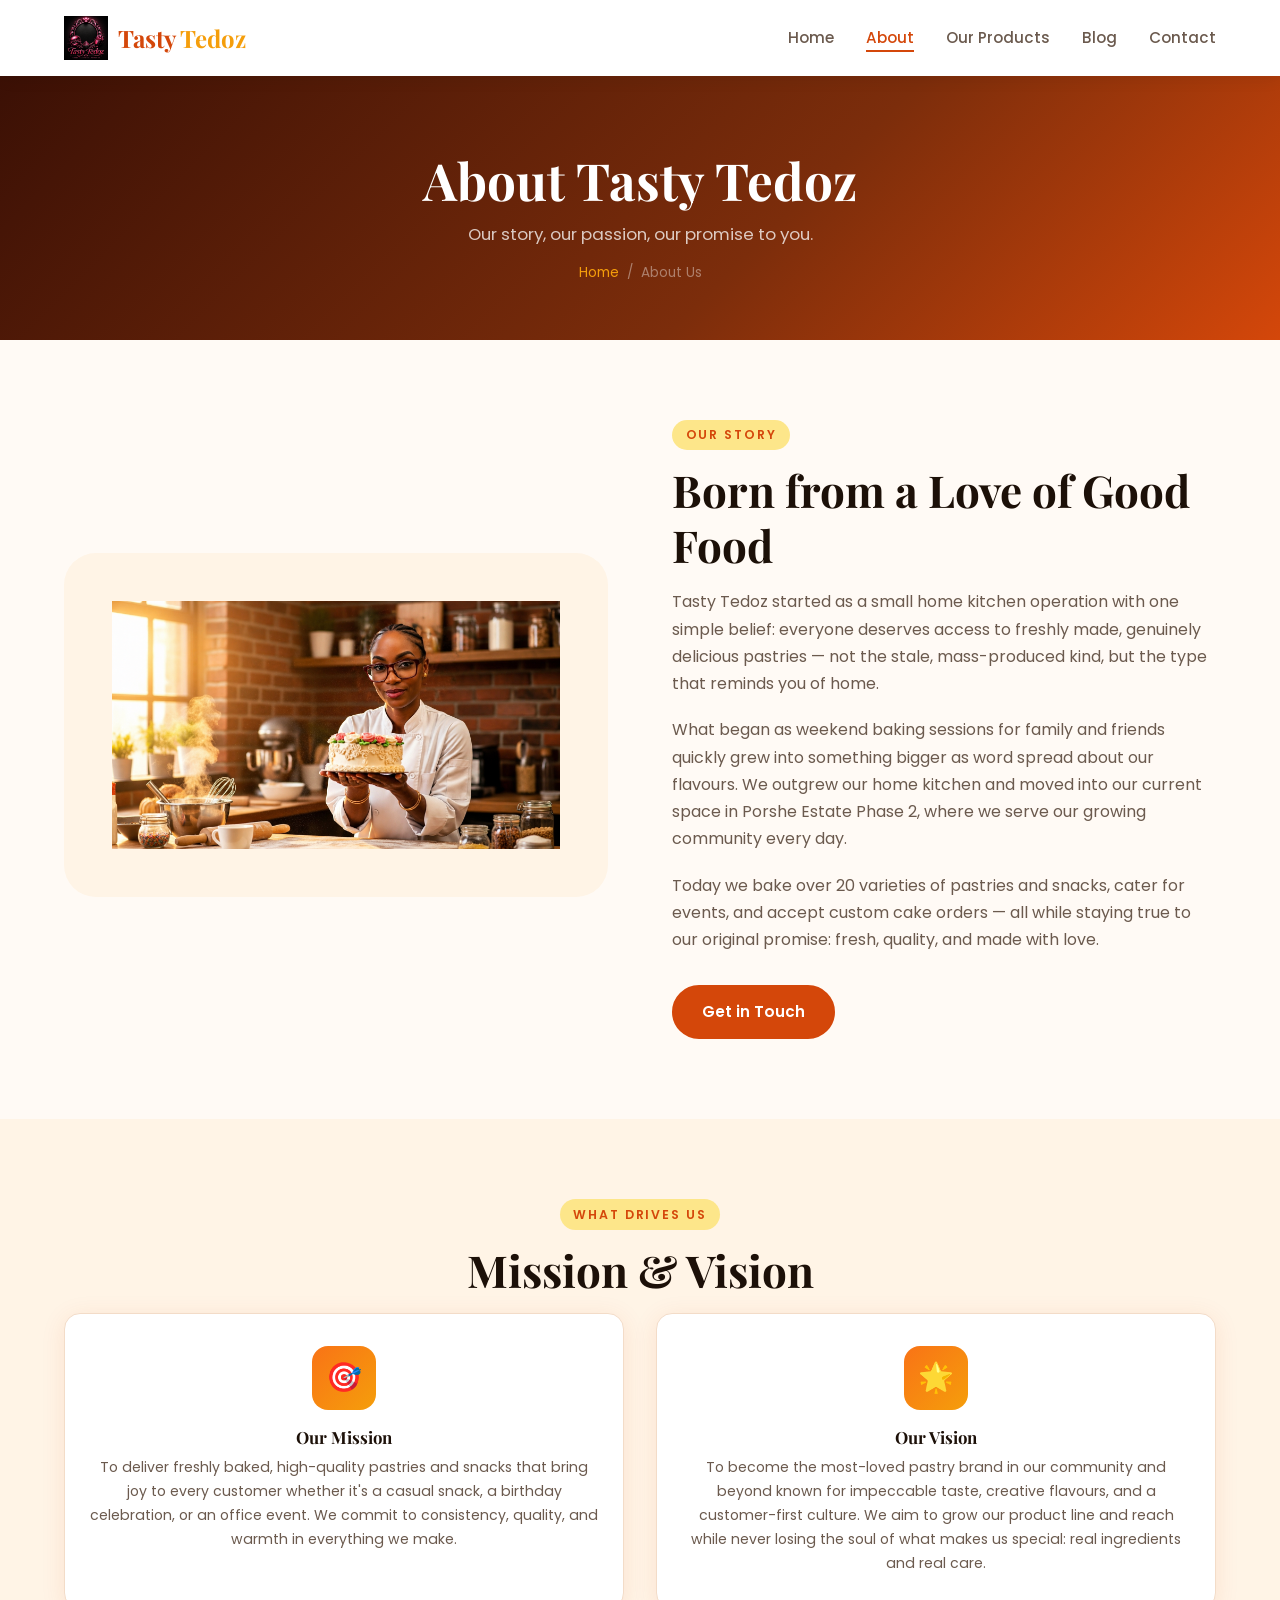
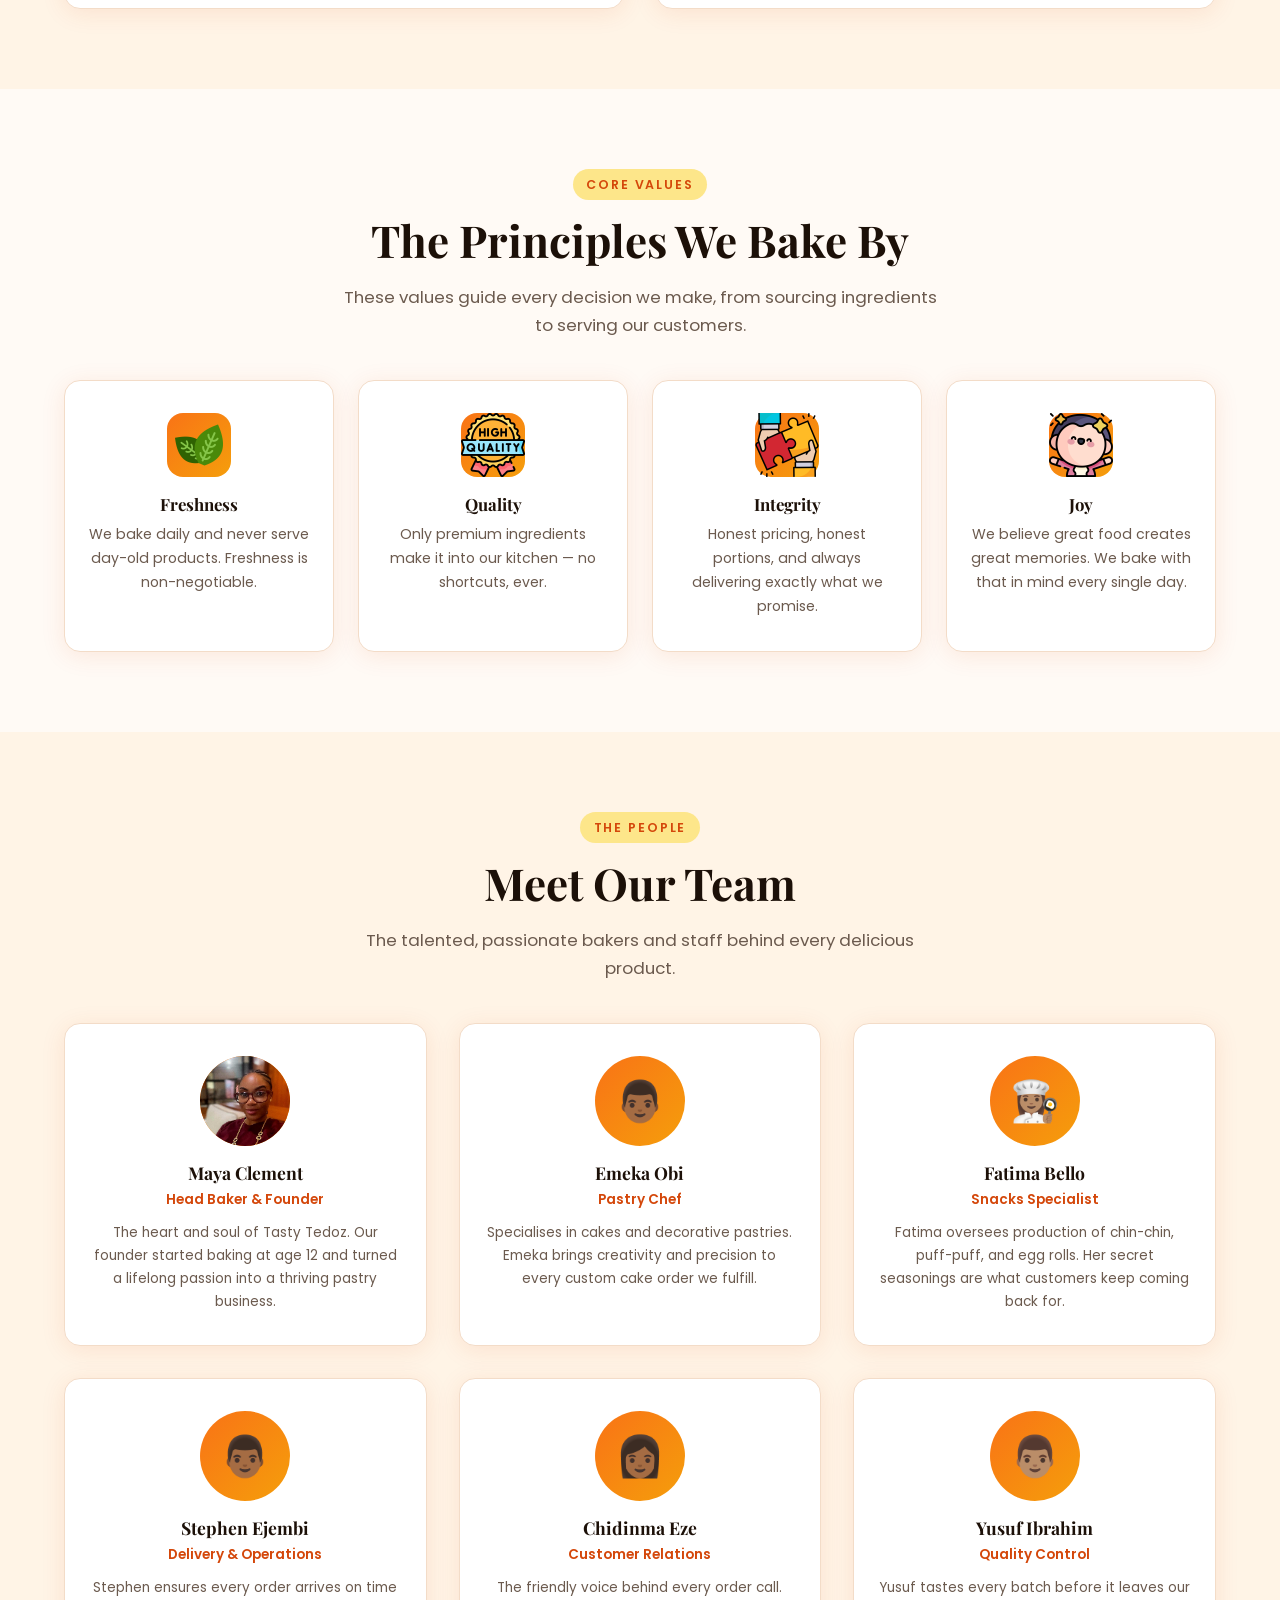
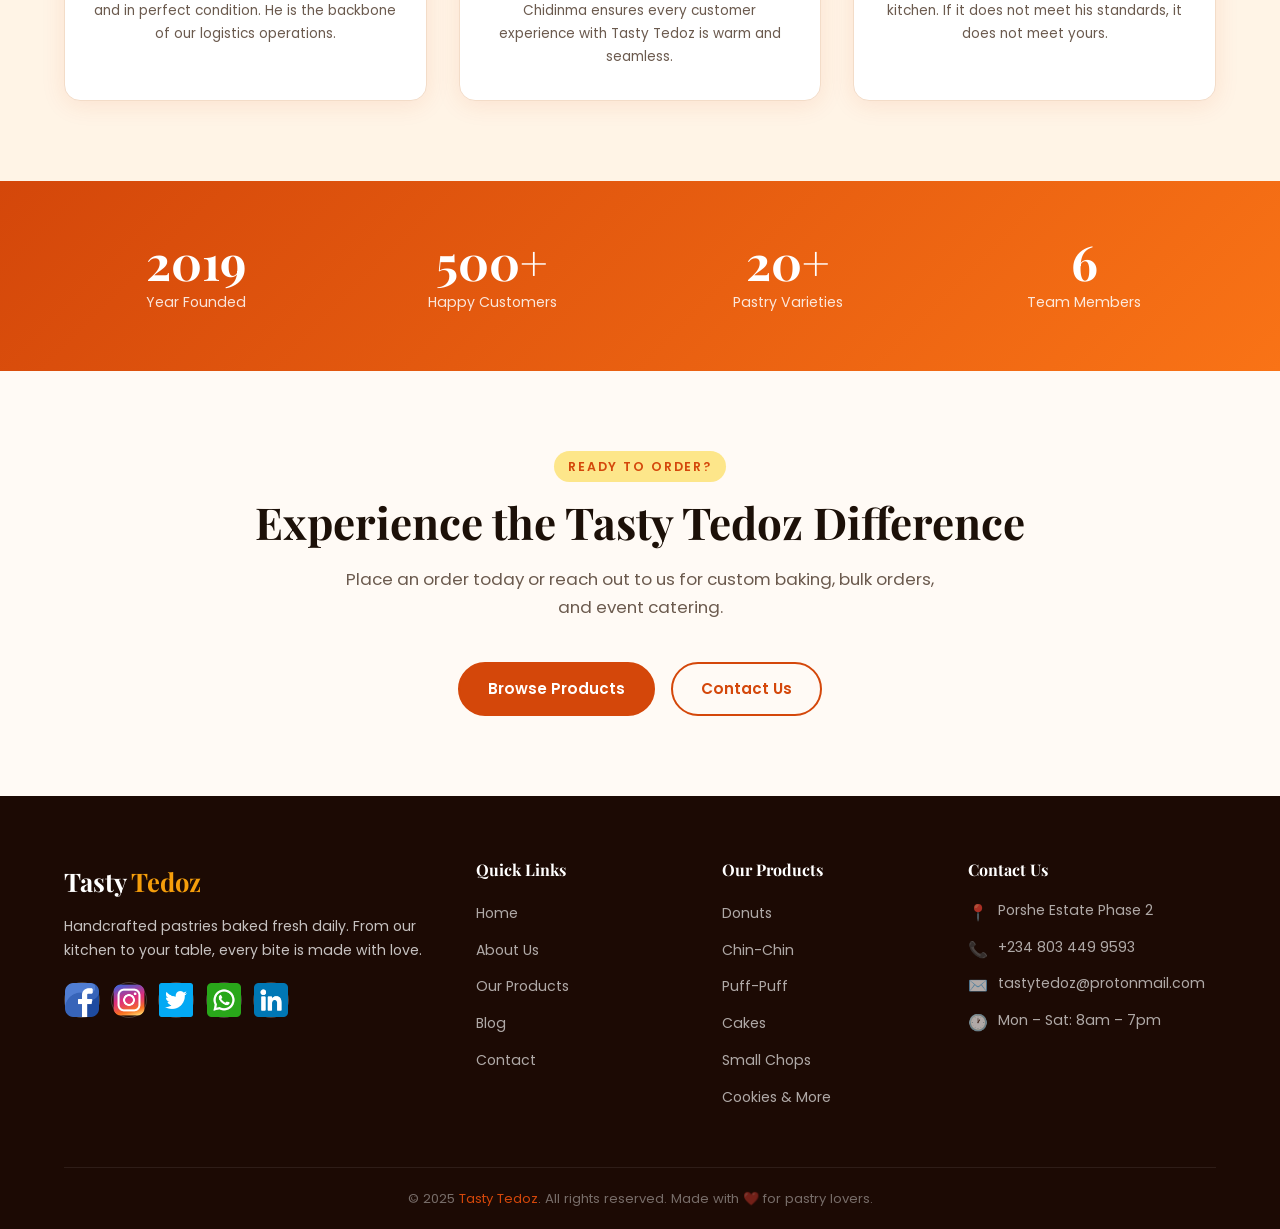
==== About.html @ 8cca5e07 "Added icons for about page" ====
<!doctype html>
<html lang="en">
  <head>
    <meta charset="UTF-8" />
    <meta name="viewport" content="width=device-width, initial-scale=1.0" />
    <meta
      name="description"
      content="Learn about Tasty Tedoz — our story, our passion for fresh pastries, and the team behind every delicious bite."
    />
    <title>About Us | Tasty Tedoz</title>
    <link rel="stylesheet" href="./assets/css/style.css" />
    <link rel="preconnect" href="https://fonts.googleapis.com" />
    <link rel="preconnect" href="https://fonts.gstatic.com" crossorigin />
    <link
      href="https://fonts.googleapis.com/css2?family=Playfair+Display:wght@400;700;900&family=Poppins:wght@300;400;500;600;700&display=swap"
      rel="stylesheet"
    />
    <script src="./assets/js/script.js" defer></script>
  </head>
  <body>
    <!-- ============================================================
       HEADER / NAVIGATION
       ============================================================ -->
    <header class="site-header">
      <div class="container">
        <nav class="navbar">
          <!-- Logo -->
          <a href="index.html" class="nav-logo">
            <div class="logo-icon">
              <img src="./assets/img/Good-Fit.png" alt="Tasty Tedoz Logo" />
            </div>
            <div class="logo-text">Tasty <span>Tedoz</span></div>
          </a>

          <!-- Desktop Navigation Links -->
          <ul class="nav-links" id="navLinks">
            <li><a href="index.html">Home</a></li>
            <li><a href="About.html" class="active">About</a></li>
            <li><a href="Services.html">Our Products</a></li>
            <li><a href="Blog.html">Blog</a></li>
            <li><a href="Contact.html">Contact</a></li>
          </ul>

          <!-- Hamburger Toggle (mobile) -->
          <button
            class="hamburger"
            id="hamburger"
            aria-label="Toggle navigation"
          >
            <span></span>
            <span></span>
            <span></span>
          </button>
        </nav>
      </div>
    </header>

    <!-- ============================================================
       PAGE BANNER / HERO
       ============================================================ -->
    <section class="page-banner">
      <div class="container">
        <h1>About Tasty Tedoz</h1>
        <p>Our story, our passion, our promise to you.</p>
        <div class="breadcrumb">
          <a href="index.html">Home</a>
          <span>/</span>
          <span>About Us</span>
        </div>
      </div>
    </section>

    <!-- ============================================================
       OUR STORY SECTION
       ============================================================ -->
    <section class="section">
      <div class="container">
        <div class="grid-2" style="align-items: center; gap: 4rem">
          <!-- Story Illustration -->
          <div style="text-align: center">
            <div
              style="
                font-size: 8rem;
                background: var(--bg-alt);
                border-radius: 2rem;
                padding: 3rem;
                display: inline-block;
                line-height: 1;
              "
            >
              <img
                src="./assets/img/Chef-tedoz.png"
                alt="Tasty Tedoz Chef Illustration"
              />
            </div>
          </div>

          <!-- Story Text -->
          <div>
            <span class="section-label">Our Story</span>
            <h2 class="section-title">Born from a Love of Good Food</h2>
            <p style="color: var(--text-muted); margin-bottom: 1.2rem">
              Tasty Tedoz started as a small home kitchen operation with one
              simple belief: everyone deserves access to freshly made, genuinely
              delicious pastries — not the stale, mass-produced kind, but the
              type that reminds you of home.
            </p>
            <p style="color: var(--text-muted); margin-bottom: 1.2rem">
              What began as weekend baking sessions for family and friends
              quickly grew into something bigger as word spread about our
              flavours. We outgrew our home kitchen and moved into our current
              space in Porshe Estate Phase 2, where we serve our growing
              community every day.
            </p>
            <p style="color: var(--text-muted); margin-bottom: 2rem">
              Today we bake over 20 varieties of pastries and snacks, cater for
              events, and accept custom cake orders — all while staying true to
              our original promise: fresh, quality, and made with love.
            </p>
            <a href="Contact.html" class="btn btn-primary">Get in Touch</a>
          </div>
        </div>
      </div>
    </section>

    <!-- ============================================================
       MISSION & VISION SECTION
       ============================================================ -->
    <section class="section section--alt">
      <div class="container">
        <!-- Section Header -->
        <div class="text-center">
          <span class="section-label">What Drives Us</span>
          <h2 class="section-title">Mission &amp; Vision</h2>
        </div>

        <!-- Mission / Vision Cards -->
        <div class="grid-2">
          <div class="feature-box" style="background: var(--white)">
            <div class="feature-icon">🎯</div>
            <h3>Our Mission</h3>
            <p>
              To deliver freshly baked, high-quality pastries and snacks that
              bring joy to every customer whether it's a casual snack, a
              birthday celebration, or an office event. We commit to
              consistency, quality, and warmth in everything we make.
            </p>
          </div>

          <div class="feature-box" style="background: var(--white)">
            <div class="feature-icon">🌟</div>
            <h3>Our Vision</h3>
            <p>
              To become the most-loved pastry brand in our community and beyond
              known for impeccable taste, creative flavours, and a
              customer-first culture. We aim to grow our product line and reach
              while never losing the soul of what makes us special: real
              ingredients and real care.
            </p>
          </div>
        </div>
      </div>
    </section>

    <!-- ============================================================
       CORE VALUES SECTION
       ============================================================ -->
    <section class="section">
      <div class="container">
        <!-- Section Header -->
        <div class="text-center">
          <span class="section-label">Core Values</span>
          <h2 class="section-title">The Principles We Bake By</h2>
          <p class="section-subtitle">
            These values guide every decision we make, from sourcing ingredients
            to serving our customers.
          </p>
        </div>

        <!-- Values Grid -->
        <div class="grid-4">
          <div class="feature-box">
            <div class="feature-icon">
              <img
                src="./assets/img/icons/leaf.png"
                alt="Fresh Ingredients Icon"
              />
            </div>
            <h3>Freshness</h3>
            <p>
              We bake daily and never serve day-old products. Freshness is
              non-negotiable.
            </p>
          </div>

          <div class="feature-box">
            <div class="feature-icon">
              <img
                src="./assets/img/icons/high-quality.png"
                alt="Quality Icon"
              />
            </div>
            <h3>Quality</h3>
            <p>
              Only premium ingredients make it into our kitchen — no shortcuts,
              ever.
            </p>
          </div>

          <div class="feature-box">
            <div class="feature-icon">
              <img
                src="./assets/img/icons/collaboration.png"
                alt="Integrity Icon"
              />
            </div>
            <h3>Integrity</h3>
            <p>
              Honest pricing, honest portions, and always delivering exactly
              what we promise.
            </p>
          </div>

          <div class="feature-box">
            <div class="feature-icon">
              <img src="./assets/img/icons/joy.png" alt="Joy Icon" />
            </div>
            <h3>Joy</h3>
            <p>
              We believe great food creates great memories. We bake with that in
              mind every single day.
            </p>
          </div>
        </div>
      </div>
    </section>

    <!-- ============================================================
       MEET THE TEAM SECTION
       ============================================================ -->
    <section class="section section--alt">
      <div class="container">
        <!-- Section Header -->
        <div class="text-center">
          <span class="section-label">The People</span>
          <h2 class="section-title">Meet Our Team</h2>
          <p class="section-subtitle">
            The talented, passionate bakers and staff behind every delicious
            product.
          </p>
        </div>

        <!-- Team Grid -->
        <div class="grid-3">
          <div class="team-card">
            <div class="team-avatar">
              <img
                src="./assets/img/maya.jpeg"
                alt="Tedoz founder and head baker"
              />
            </div>
            <h3 class="team-name">Maya Clement</h3>
            <p class="team-role">Head Baker &amp; Founder</p>
            <p class="team-bio">
              The heart and soul of Tasty Tedoz. Our founder started baking at
              age 12 and turned a lifelong passion into a thriving pastry
              business.
            </p>
          </div>

          <div class="team-card">
            <div class="team-avatar">👨🏾</div>
            <h3 class="team-name">Emeka Obi</h3>
            <p class="team-role">Pastry Chef</p>
            <p class="team-bio">
              Specialises in cakes and decorative pastries. Emeka brings
              creativity and precision to every custom cake order we fulfill.
            </p>
          </div>

          <div class="team-card">
            <div class="team-avatar">👩🏽‍🍳</div>
            <h3 class="team-name">Fatima Bello</h3>
            <p class="team-role">Snacks Specialist</p>
            <p class="team-bio">
              Fatima oversees production of chin-chin, puff-puff, and egg rolls.
              Her secret seasonings are what customers keep coming back for.
            </p>
          </div>

          <div class="team-card">
            <div class="team-avatar">👨🏾</div>
            <h3 class="team-name">Stephen Ejembi</h3>
            <p class="team-role">Delivery &amp; Operations</p>
            <p class="team-bio">
              Stephen ensures every order arrives on time and in perfect
              condition. He is the backbone of our logistics operations.
            </p>
          </div>

          <div class="team-card">
            <div class="team-avatar">👩🏾</div>
            <h3 class="team-name">Chidinma Eze</h3>
            <p class="team-role">Customer Relations</p>
            <p class="team-bio">
              The friendly voice behind every order call. Chidinma ensures every
              customer experience with Tasty Tedoz is warm and seamless.
            </p>
          </div>

          <div class="team-card">
            <div class="team-avatar">👨🏽</div>
            <h3 class="team-name">Yusuf Ibrahim</h3>
            <p class="team-role">Quality Control</p>
            <p class="team-bio">
              Yusuf tastes every batch before it leaves our kitchen. If it does
              not meet his standards, it does not meet yours.
            </p>
          </div>
        </div>
      </div>
    </section>

    <!-- ============================================================
       STATS / MILESTONES BAND
       ============================================================ -->
    <div class="stats-band">
      <div class="container">
        <div class="stats-grid">
          <div class="stat-item">
            <div class="stat-number">2019</div>
            <div class="stat-label">Year Founded</div>
          </div>

          <div class="stat-item">
            <div class="stat-number">500+</div>
            <div class="stat-label">Happy Customers</div>
          </div>

          <div class="stat-item">
            <div class="stat-number">20+</div>
            <div class="stat-label">Pastry Varieties</div>
          </div>

          <div class="stat-item">
            <div class="stat-number">6</div>
            <div class="stat-label">Team Members</div>
          </div>
        </div>
      </div>
    </div>

    <!-- ============================================================
       CALL TO ACTION SECTION
       ============================================================ -->
    <section class="section">
      <div class="container text-center">
        <span class="section-label">Ready to Order?</span>
        <h2 class="section-title">Experience the Tasty Tedoz Difference</h2>
        <p class="section-subtitle">
          Place an order today or reach out to us for custom baking, bulk
          orders, and event catering.
        </p>
        <div
          style="
            display: flex;
            gap: 1rem;
            justify-content: center;
            flex-wrap: wrap;
          "
        >
          <a href="Services.html" class="btn btn-primary">Browse Products</a>
          <a href="Contact.html" class="btn btn-outline">Contact Us</a>
        </div>
      </div>
    </section>

    <!-- ============================================================
       FOOTER
       ============================================================ -->
    <footer class="site-footer">
      <div class="container">
        <div class="footer-grid">
          <div class="footer-brand">
            <div class="logo-text">Tasty <span>Tedoz</span></div>
            <p>
              Handcrafted pastries baked fresh daily. From our kitchen to your
              table, every bite is made with love.
            </p>
            <div class="footer-socials">
              <a href="#" aria-label="Facebook">
                <img
                  src="./assets/img/icons/facebook.png"
                  alt="Facebook Icon"
                />
              </a>
              <a href="#" aria-label="Instagram">
                <img
                  src="./assets/img/icons/instagram.png"
                  alt="Instagram Icon"
                />
              </a>
              <a href="#" aria-label="Twitter">
                <img src="./assets/img/icons/twitter.png" alt="Twitter Icon" />
              </a>
              <a href="#" aria-label="WhatsApp">
                <img
                  src="./assets/img/icons/whatsapp.png"
                  alt="WhatsApp Icon"
                />
              </a>
              <a href="#" aria-label="LinkedIn">
                <img
                  src="./assets/img/icons/linkedin.png"
                  alt="LinkedIn Icon"
                />
              </a>
            </div>
          </div>

          <div class="footer-col">
            <h4>Quick Links</h4>
            <ul>
              <li><a href="index.html">Home</a></li>
              <li><a href="About.html">About Us</a></li>
              <li><a href="Services.html">Our Products</a></li>
              <li><a href="Blog.html">Blog</a></li>
              <li><a href="Contact.html">Contact</a></li>
            </ul>
          </div>

          <div class="footer-col">
            <h4>Our Products</h4>
            <ul>
              <li><a href="Services.html">Donuts</a></li>
              <li><a href="Services.html">Chin-Chin</a></li>
              <li><a href="Services.html">Puff-Puff</a></li>
              <li><a href="Services.html">Cakes</a></li>
              <li><a href="Services.html">Small Chops</a></li>
              <li><a href="Services.html">Cookies &amp; More</a></li>
            </ul>
          </div>

          <div class="footer-col">
            <h4>Contact Us</h4>
            <ul class="footer-contact">
              <li><span>📍</span> Porshe Estate Phase 2</li>
              <li>
                <span>📞</span>
                <a href="tel:+2348034499593">+234 803 449 9593</a>
              </li>
              <li>
                <span>✉️</span>
                <a href="mailto:tastytedoz@protonmail.com"
                  >tastytedoz@protonmail.com</a
                >
              </li>
              <li><span>🕐</span> Mon – Sat: 8am – 7pm</li>
            </ul>
          </div>
        </div>
        <div class="footer-bottom">
          <p>
            &copy; 2025 <span>Tasty Tedoz</span>. All rights reserved. Made with
            ❤️ for pastry lovers.
          </p>
        </div>
      </div>
    </footer>

    <!-- ============================================================
       BACK-TO-TOP BUTTON
       ============================================================ -->
    <button id="backToTop" aria-label="Back to top">↑</button>

    <!-- ============================================================
       JAVASCRIPT
       ============================================================ -->
    <script>
      const hamburger = document.getElementById("hamburger");
      const navLinks = document.getElementById("navLinks");

      hamburger.addEventListener("click", () => {
        hamburger.classList.toggle("open");
        navLinks.classList.toggle("open");
      });

      navLinks.querySelectorAll("a").forEach((link) => {
        link.addEventListener("click", () => {
          hamburger.classList.remove("open");
          navLinks.classList.remove("open");
        });
      });

      const backToTop = document.getElementById("backToTop");
      window.addEventListener("scroll", () => {
        backToTop.classList.toggle("visible", window.scrollY > 400);
      });

      backToTop.addEventListener("click", () => {
        window.scrollTo({ top: 0, behavior: "smooth" });
      });
    </script>
  </body>
</html>
---- assets/css/style.css ----
/* ============================================================
   TASTY TEDOZ - Global Stylesheet
   Applies to: index.html, About.html, Services.html,
               Contact.html, Blog.html
   ============================================================ */

/* ============================================================
   SECTION 1: CSS RESET & CUSTOM PROPERTIES
   ============================================================ */
*,
*::before,
*::after {
  margin: 0;
  padding: 0;
  box-sizing: border-box;
}

:root {
  --primary: #d4470a; /* warm donut-orange */
  --primary-dark: #a8340a;
  --primary-light: #f97316;
  --accent: #f59e0b; /* golden pastry */
  --accent-light: #fde68a;
  --bg: #fffaf5;
  --bg-alt: #fff4e6;
  --text: #1c1008;
  --text-muted: #6b5a4e;
  --white: #ffffff;
  --card-shadow: 0 4px 24px rgba(212, 71, 10, 0.1);
  --border: #f3dcc8;

  --font-heading: "Playfair Display", serif;
  --font-body: "Poppins", sans-serif;

  --max-width: 1200px;
  --section-gap: 5rem;
  --radius: 1rem;
  --radius-sm: 0.5rem;
  --transition: 0.3s ease;
}

html {
  scroll-behavior: smooth;
}

body {
  font-family: var(--font-body);
  font-size: 1rem;
  color: var(--text);
  background-color: var(--bg);
  line-height: 1.7;
}

img {
  max-width: 100%;
  display: block;
}

a {
  color: inherit;
  text-decoration: none;
}

ul {
  list-style: none;
}

/* ============================================================
   SECTION 2: TYPOGRAPHY UTILITIES
   ============================================================ */
h1,
h2,
h3,
h4,
h5 {
  font-family: var(--font-heading);
  line-height: 1.25;
  color: var(--text);
}

.section-label {
  display: inline-block;
  font-size: 0.78rem;
  font-weight: 600;
  letter-spacing: 0.15em;
  text-transform: uppercase;
  color: var(--primary);
  background: var(--accent-light);
  padding: 0.3rem 0.85rem;
  border-radius: 2rem;
  margin-bottom: 0.75rem;
}

.section-title {
  font-size: clamp(1.75rem, 4vw, 2.75rem);
  margin-bottom: 1rem;
}

.section-subtitle {
  font-size: 1.05rem;
  color: var(--text-muted);
  max-width: 600px;
  margin: 0 auto 2.5rem;
}

.text-center {
  text-align: center;
}

/* ============================================================
   SECTION 3: LAYOUT HELPERS
   ============================================================ */
.container {
  width: 90%;
  max-width: var(--max-width);
  margin: 0 auto;
}

.section {
  padding: var(--section-gap) 0;
}

.section--alt {
  background-color: var(--bg-alt);
}

.grid-2 {
  display: grid;
  grid-template-columns: repeat(2, 1fr);
  gap: 2rem;
}

.grid-3 {
  display: grid;
  grid-template-columns: repeat(3, 1fr);
  gap: 2rem;
}

.grid-4 {
  display: grid;
  grid-template-columns: repeat(4, 1fr);
  gap: 1.5rem;
}

/* ============================================================
   SECTION 4: BUTTONS
   ============================================================ */
.btn {
  display: inline-block;
  padding: 0.75rem 1.75rem;
  border-radius: 3rem;
  font-family: var(--font-body);
  font-size: 0.95rem;
  font-weight: 600;
  cursor: pointer;
  border: 2px solid transparent;
  transition: var(--transition);
  white-space: nowrap;
}

.btn-primary {
  background: var(--primary);
  color: var(--white);
  border-color: var(--primary);
}

.btn-primary:hover {
  background: var(--primary-dark);
  border-color: var(--primary-dark);
  transform: translateY(-2px);
  box-shadow: 0 6px 20px rgba(212, 71, 10, 0.35);
}

.btn-outline {
  background: transparent;
  color: var(--primary);
  border-color: var(--primary);
}

.btn-outline:hover {
  background: var(--primary);
  color: var(--white);
  transform: translateY(-2px);
}

.btn-accent {
  background: var(--accent);
  color: var(--text);
  border-color: var(--accent);
}

.btn-accent:hover {
  background: #d97706;
  border-color: #d97706;
  color: var(--white);
  transform: translateY(-2px);
}

/* ============================================================
   SECTION 5: NAVIGATION / HEADER
   ============================================================ */
.site-header {
  position: sticky;
  top: 0;
  z-index: 1000;
  background: var(--white);
  box-shadow: 0 2px 16px rgba(0, 0, 0, 0.08);
}

.navbar {
  display: flex;
  align-items: center;
  justify-content: space-between;
  padding: 1rem 0;
}

/* Logo */
.nav-logo {
  display: flex;
  align-items: center;
  gap: 0.6rem;
}

.nav-logo .logo-icon {
  width: 44px;
  height: 44px;
  background: var(--primary);
  border-radius: 50%;
  display: grid;
  place-items: center;
  font-size: 1.4rem;
}

.nav-logo .logo-text {
  font-family: var(--font-heading);
  font-size: 1.5rem;
  font-weight: 700;
  color: var(--primary);
}

.nav-logo .logo-text span {
  color: var(--accent);
}

/* Nav links */
.nav-links {
  display: flex;
  align-items: center;
  gap: 2rem;
}

.nav-links a {
  font-size: 0.95rem;
  font-weight: 500;
  color: var(--text-muted);
  position: relative;
  transition: color var(--transition);
}

.nav-links a::after {
  content: "";
  position: absolute;
  left: 0;
  bottom: -4px;
  width: 0;
  height: 2px;
  background: var(--primary);
  transition: width var(--transition);
}

.nav-links a:hover,
.nav-links a.active {
  color: var(--primary);
}

.nav-links a:hover::after,
.nav-links a.active::after {
  width: 100%;
}

/* Hamburger */
.hamburger {
  display: none;
  flex-direction: column;
  gap: 5px;
  background: none;
  border: none;
  cursor: pointer;
  padding: 0.4rem;
}

.hamburger span {
  display: block;
  width: 26px;
  height: 2.5px;
  background: var(--primary);
  border-radius: 2px;
  transition: var(--transition);
}

/* Mobile nav open state */
.hamburger.open span:nth-child(1) {
  transform: translateY(7.5px) rotate(45deg);
}
.hamburger.open span:nth-child(2) {
  opacity: 0;
}
.hamburger.open span:nth-child(3) {
  transform: translateY(-7.5px) rotate(-45deg);
}

/* ============================================================
   SECTION 6: HERO / PAGE BANNER
   ============================================================ */
.hero {
  position: relative;
  min-height: 88vh;
  display: flex;
  align-items: center;
  overflow: hidden;
  background: linear-gradient(135deg, #3b1005 0%, #7c2d0b 50%, #d4470a 100%);
}

.hero::before {
  content: "";
  position: absolute;
  inset: 0;
  background: url("data:image/svg+xml,%3Csvg width='60' height='60' viewBox='0 0 60 60' xmlns='http://www.w3.org/2000/svg'%3E%3Ccircle cx='30' cy='30' r='4' fill='%23ffffff08'/%3E%3C/svg%3E")
    repeat;
}

.hero .container {
  position: relative;
  z-index: 1;
}

.hero-inner {
  display: grid;
  grid-template-columns: 1fr 1fr;
  gap: 3rem;
  align-items: center;
}

.hero-content {
  color: var(--white);
}

.hero-eyebrow {
  display: inline-block;
  font-size: 0.8rem;
  font-weight: 600;
  letter-spacing: 0.15em;
  text-transform: uppercase;
  color: var(--accent);
  background: rgba(245, 158, 11, 0.15);
  border: 1px solid rgba(245, 158, 11, 0.3);
  padding: 0.35rem 1rem;
  border-radius: 2rem;
  margin-bottom: 1.2rem;
}

.hero-title {
  font-family: var(--font-heading);
  font-size: clamp(2.2rem, 5.5vw, 4rem);
  color: var(--white);
  line-height: 1.15;
  margin-bottom: 1.2rem;
}

.hero-title em {
  font-style: normal;
  color: var(--accent);
}

.hero-desc {
  font-size: 1.05rem;
  color: rgba(255, 255, 255, 0.8);
  margin-bottom: 2rem;
  max-width: 500px;
}

.hero-actions {
  display: flex;
  gap: 1rem;
  flex-wrap: wrap;
}

.hero-image-wrap {
  position: relative;
}

.hero-image-blob {
  width: 100%;
  aspect-ratio: 1;
  background: rgba(255, 255, 255, 0.07);
  border-radius: 60% 40% 50% 50% / 50% 60% 40% 50%;
  display: grid;
  place-items: center;
  font-size: 10rem;
  animation: blob-float 6s ease-in-out infinite;
}

@keyframes blob-float {
  0%,
  100% {
    border-radius: 60% 40% 50% 50% / 50% 60% 40% 50%;
    transform: translateY(0);
  }
  50% {
    border-radius: 40% 60% 50% 50% / 60% 40% 60% 40%;
    transform: translateY(-16px);
  }
}

/* Page banner (inner pages) */
.page-banner {
  background: linear-gradient(135deg, #3b1005 0%, #7c2d0b 60%, #d4470a 100%);
  padding: 4.5rem 0 3.5rem;
  text-align: center;
  color: var(--white);
}

.page-banner h1 {
  font-size: clamp(2rem, 5vw, 3.2rem);
  color: var(--white);
  margin-bottom: 0.5rem;
}

.page-banner p {
  color: rgba(255, 255, 255, 0.75);
  font-size: 1.05rem;
}

.breadcrumb {
  display: flex;
  justify-content: center;
  gap: 0.5rem;
  margin-top: 0.75rem;
  font-size: 0.85rem;
  color: rgba(255, 255, 255, 0.6);
}

.breadcrumb a {
  color: var(--accent);
}
.breadcrumb span {
  color: rgba(255, 255, 255, 0.4);
}

/* ============================================================
   SECTION 7: CARDS
   ============================================================ */
.card {
  background: var(--white);
  border-radius: var(--radius);
  overflow: hidden;
  box-shadow: var(--card-shadow);
  transition:
    transform var(--transition),
    box-shadow var(--transition);
}

.card:hover {
  transform: translateY(-6px);
  box-shadow: 0 12px 40px rgba(212, 71, 10, 0.18);
}

.card-img {
  width: 100%;
  aspect-ratio: 4/3;
  object-fit: cover;
  background: var(--bg-alt);
  display: flex;
  align-items: center;
  justify-content: center;
  font-size: 4rem;
}

.card-body {
  padding: 1.5rem;
}

.card-body h3 {
  font-size: 1.2rem;
  margin-bottom: 0.5rem;
}

.card-body p {
  font-size: 0.92rem;
  color: var(--text-muted);
}

/* ============================================================
   SECTION 8: PRODUCT / SERVICE CARDS
   ============================================================ */
.product-card {
  background: var(--white);
  border-radius: var(--radius);
  box-shadow: var(--card-shadow);
  overflow: hidden;
  transition:
    transform var(--transition),
    box-shadow var(--transition);
  border: 1px solid var(--border);
}

.product-card:hover {
  transform: translateY(-8px);
  box-shadow: 0 16px 48px rgba(212, 71, 10, 0.2);
}

.product-card-emoji {
  background: linear-gradient(135deg, var(--bg-alt), var(--accent-light));
  padding: 2.5rem;
  text-align: center;
  font-size: 4.5rem;
  line-height: 1;
}

.product-card-body {
  padding: 1.25rem 1.5rem 1.5rem;
}

.product-card-body h3 {
  font-size: 1.15rem;
  margin-bottom: 0.4rem;
}

.product-card-body p {
  font-size: 0.88rem;
  color: var(--text-muted);
  margin-bottom: 0.9rem;
}

.product-tag {
  display: inline-block;
  font-size: 0.75rem;
  font-weight: 600;
  background: var(--accent-light);
  color: var(--primary-dark);
  padding: 0.2rem 0.65rem;
  border-radius: 2rem;
}

/* ============================================================
   SECTION 9: STATS / COUNTERS
   ============================================================ */
.stats-band {
  background: linear-gradient(135deg, var(--primary), var(--primary-light));
  padding: 3.5rem 0;
}

.stats-grid {
  display: grid;
  grid-template-columns: repeat(4, 1fr);
  gap: 2rem;
  text-align: center;
}

.stat-item {
  color: var(--white);
}

.stat-number {
  font-family: var(--font-heading);
  font-size: clamp(2rem, 4vw, 3rem);
  font-weight: 700;
  line-height: 1;
  margin-bottom: 0.35rem;
}

.stat-label {
  font-size: 0.88rem;
  opacity: 0.85;
}

/* ============================================================
   SECTION 10: TESTIMONIALS
   ============================================================ */
.testimonial-card {
  background: var(--white);
  border-radius: var(--radius);
  padding: 2rem;
  box-shadow: var(--card-shadow);
  border: 1px solid var(--border);
  position: relative;
}

.testimonial-card::before {
  content: '"';
  position: absolute;
  top: 1rem;
  right: 1.5rem;
  font-family: var(--font-heading);
  font-size: 5rem;
  color: var(--accent-light);
  line-height: 1;
}

.testimonial-text {
  font-size: 0.95rem;
  color: var(--text-muted);
  margin-bottom: 1.2rem;
  font-style: italic;
}

.testimonial-author {
  display: flex;
  align-items: center;
  gap: 0.75rem;
}

.testimonial-avatar {
  width: 44px;
  height: 44px;
  border-radius: 50%;
  background: var(--accent-light);
  display: grid;
  place-items: center;
  font-size: 1.3rem;
}

.testimonial-author-name {
  font-weight: 600;
  font-size: 0.95rem;
}

.testimonial-author-role {
  font-size: 0.8rem;
  color: var(--text-muted);
}

.stars {
  color: var(--accent);
  font-size: 1rem;
  margin-bottom: 0.75rem;
}

/* ============================================================
   SECTION 11: ABOUT PAGE – TEAM CARDS
   ============================================================ */
.team-card {
  background: var(--white);
  border-radius: var(--radius);
  box-shadow: var(--card-shadow);
  padding: 2rem 1.5rem;
  text-align: center;
  border: 1px solid var(--border);
  transition: transform var(--transition);
}

.team-card:hover {
  transform: translateY(-6px);
}

.team-avatar {
  width: 90px;
  height: 90px;
  border-radius: 50%;
  background: linear-gradient(135deg, var(--primary-light), var(--accent));
  display: grid;
  place-items: center;
  font-size: 2.5rem;
  margin: 0 auto 1rem;
}

.team-avatar img {
  width: 90px;
  height: 90px;
  object-fit: cover;
  border-radius: 50%;
}
.team-name {
  font-size: 1.1rem;
  margin-bottom: 0.25rem;
}
.team-role {
  font-size: 0.85rem;
  color: var(--primary);
  font-weight: 600;
  margin-bottom: 0.6rem;
}
.team-bio {
  font-size: 0.85rem;
  color: var(--text-muted);
}

/* ============================================================
   SECTION 12: BLOG CARDS
   ============================================================ */
.blog-card {
  background: var(--white);
  border-radius: var(--radius);
  box-shadow: var(--card-shadow);
  overflow: hidden;
  border: 1px solid var(--border);
  transition:
    transform var(--transition),
    box-shadow var(--transition);
}

.blog-card:hover {
  transform: translateY(-6px);
  box-shadow: 0 12px 40px rgba(212, 71, 10, 0.18);
}

.blog-card-thumb {
  background: linear-gradient(135deg, var(--bg-alt), var(--accent-light));
  padding: 2.5rem;
  font-size: 4rem;
  text-align: center;
}

.blog-card-body {
  padding: 1.5rem;
}

.blog-meta {
  display: flex;
  gap: 1rem;
  font-size: 0.78rem;
  color: var(--text-muted);
  margin-bottom: 0.75rem;
}

.blog-meta span {
  display: flex;
  align-items: center;
  gap: 0.3rem;
}

.blog-category {
  display: inline-block;
  font-size: 0.72rem;
  font-weight: 700;
  letter-spacing: 0.1em;
  text-transform: uppercase;
  color: var(--primary);
  background: var(--accent-light);
  padding: 0.2rem 0.6rem;
  border-radius: 2rem;
  margin-bottom: 0.6rem;
}

.blog-card-body h3 {
  font-size: 1.1rem;
  margin-bottom: 0.5rem;
  line-height: 1.35;
}

.blog-card-body p {
  font-size: 0.88rem;
  color: var(--text-muted);
  margin-bottom: 1rem;
}

.read-more {
  font-size: 0.88rem;
  font-weight: 600;
  color: var(--primary);
  display: inline-flex;
  align-items: center;
  gap: 0.35rem;
  transition: gap var(--transition);
}

.read-more:hover {
  gap: 0.7rem;
}

/* ============================================================
   SECTION 13: CONTACT PAGE
   ============================================================ */
.contact-grid {
  display: grid;
  grid-template-columns: 1fr 1.5fr;
  gap: 3rem;
  align-items: start;
}

.contact-info-item {
  display: flex;
  gap: 1rem;
  align-items: flex-start;
  margin-bottom: 1.75rem;
}

.contact-icon {
  width: 50px;
  height: 50px;
  border-radius: 50%;
  background: linear-gradient(135deg, var(--primary), var(--primary-light));
  display: grid;
  place-items: center;
  font-size: 1.3rem;
  flex-shrink: 0;
}

.contact-info-text h4 {
  font-size: 0.95rem;
  font-weight: 700;
  margin-bottom: 0.25rem;
}

.contact-info-text p,
.contact-info-text a {
  font-size: 0.9rem;
  color: var(--text-muted);
  transition: color var(--transition);
}

.contact-info-text a:hover {
  color: var(--primary);
}

/* Contact form */
.contact-form {
  background: var(--white);
  border-radius: var(--radius);
  padding: 2.5rem;
  box-shadow: var(--card-shadow);
  border: 1px solid var(--border);
}

.form-group {
  margin-bottom: 1.4rem;
}

.form-group label {
  display: block;
  font-size: 0.88rem;
  font-weight: 600;
  margin-bottom: 0.45rem;
  color: var(--text);
}

.form-group input,
.form-group textarea,
.form-group select {
  width: 100%;
  padding: 0.8rem 1.1rem;
  border: 1.5px solid var(--border);
  border-radius: var(--radius-sm);
  font-family: var(--font-body);
  font-size: 0.95rem;
  color: var(--text);
  background: var(--bg);
  transition:
    border-color var(--transition),
    box-shadow var(--transition);
  outline: none;
}

.form-group input:focus,
.form-group textarea:focus,
.form-group select:focus {
  border-color: var(--primary);
  box-shadow: 0 0 0 3px rgba(212, 71, 10, 0.12);
}

.form-group textarea {
  height: 130px;
  resize: vertical;
}

.form-row {
  display: grid;
  grid-template-columns: 1fr 1fr;
  gap: 1rem;
}

/* ============================================================
   SECTION 14: MAP EMBED PLACEHOLDER
   ============================================================ */
.map-wrap {
  border-radius: var(--radius);
  overflow: hidden;
  height: 320px;
  background: var(--bg-alt);
  display: flex;
  align-items: center;
  justify-content: center;
  border: 2px dashed var(--border);
  margin-top: 2rem;
  font-size: 1rem;
  color: var(--text-muted);
  gap: 0.75rem;
}

/* ============================================================
   SECTION 15: WHY-US / FEATURES STRIP
   ============================================================ */
.feature-box {
  display: flex;
  flex-direction: column;
  align-items: center;
  text-align: center;
  padding: 2rem 1.5rem;
  background: var(--white);
  border-radius: var(--radius);
  box-shadow: var(--card-shadow);
  border: 1px solid var(--border);
  transition: transform var(--transition);
}

.feature-box:hover {
  transform: translateY(-5px);
}

.feature-icon {
  width: 64px;
  height: 64px;
  background: linear-gradient(135deg, var(--primary-light), var(--accent));
  border-radius: 1rem;
  display: grid;
  place-items: center;
  font-size: 1.8rem;
  margin-bottom: 1.1rem;
}

.feature-box h3 {
  font-size: 1.05rem;
  margin-bottom: 0.5rem;
}
.feature-box p {
  font-size: 0.88rem;
  color: var(--text-muted);
}

/* ============================================================
   SECTION 16: NEWSLETTER BANNER
   ============================================================ */
.newsletter {
  background: linear-gradient(135deg, #3b1005, #a8340a);
  padding: 4rem 0;
  text-align: center;
  color: var(--white);
}

.newsletter h2 {
  color: var(--white);
  font-size: clamp(1.5rem, 3vw, 2.2rem);
  margin-bottom: 0.6rem;
}

.newsletter p {
  color: rgba(255, 255, 255, 0.75);
  margin-bottom: 1.75rem;
}

.newsletter-form {
  display: flex;
  gap: 0.75rem;
  justify-content: center;
  flex-wrap: wrap;
  max-width: 500px;
  margin: 0 auto;
}

.newsletter-form input {
  flex: 1;
  min-width: 220px;
  padding: 0.8rem 1.2rem;
  border: none;
  border-radius: 3rem;
  font-family: var(--font-body);
  font-size: 0.95rem;
  outline: none;
}

/* ============================================================
   SECTION 17: FOOTER
   ============================================================ */
.site-footer {
  background: #1c0a04;
  color: rgba(255, 255, 255, 0.75);
  padding: 4rem 0 0;
}

.footer-grid {
  display: grid;
  grid-template-columns: 1.8fr 1fr 1fr 1.2fr;
  gap: 2.5rem;
  padding-bottom: 3rem;
  border-bottom: 1px solid rgba(255, 255, 255, 0.08);
}

.footer-brand .logo-text {
  font-family: var(--font-heading);
  font-size: 1.6rem;
  font-weight: 700;
  color: var(--white);
  margin-bottom: 0.75rem;
}

.footer-brand .logo-text span {
  color: var(--accent);
}

.footer-brand p {
  font-size: 0.88rem;
  line-height: 1.7;
  margin-bottom: 1.2rem;
}

.footer-socials {
  display: flex;
  gap: 0.7rem;
}

.footer-socials a {
  width: 36px;
  height: 36px;
  border-radius: 50%;
  border: 1px solid rgba(255, 255, 255, 0.2);
  display: grid;
  place-items: center;
  font-size: 1rem;
  transition: var(--transition);
}

.footer-socials a:hover {
  background: var(--primary);
  border-color: var(--primary);
  transform: translateY(-3px);
}

.footer-col h4 {
  font-size: 1rem;
  font-weight: 700;
  color: var(--white);
  margin-bottom: 1.2rem;
}

.footer-col ul li {
  margin-bottom: 0.6rem;
}

.footer-col ul li a {
  font-size: 0.88rem;
  color: rgba(255, 255, 255, 0.65);
  transition: color var(--transition);
}

.footer-col ul li a:hover {
  color: var(--accent);
}

.footer-contact li {
  font-size: 0.88rem;
  margin-bottom: 0.75rem;
  display: flex;
  align-items: flex-start;
  gap: 0.6rem;
  color: rgba(255, 255, 255, 0.65);
}

.footer-contact li span:first-child {
  font-size: 1rem;
}

.footer-bottom {
  text-align: center;
  padding: 1.2rem 0;
  font-size: 0.82rem;
  color: rgba(255, 255, 255, 0.4);
}

.footer-bottom span {
  color: var(--primary);
}

/* ============================================================
   SECTION 18: BACK-TO-TOP BUTTON
   ============================================================ */
#backToTop {
  position: fixed;
  bottom: 2rem;
  right: 2rem;
  width: 46px;
  height: 46px;
  background: var(--primary);
  color: var(--white);
  border: none;
  border-radius: 50%;
  font-size: 1.2rem;
  cursor: pointer;
  box-shadow: 0 4px 16px rgba(212, 71, 10, 0.4);
  transition: var(--transition);
  opacity: 0;
  pointer-events: none;
  z-index: 999;
}

#backToTop.visible {
  opacity: 1;
  pointer-events: all;
}

#backToTop:hover {
  background: var(--primary-dark);
  transform: translateY(-3px);
}

/* ============================================================
   SECTION 19: RESPONSIVE — TABLET (max 960px)
   ============================================================ */
@media (max-width: 960px) {
  .grid-4 {
    grid-template-columns: repeat(2, 1fr);
  }
  .grid-3 {
    grid-template-columns: repeat(2, 1fr);
  }
  .hero-inner {
    grid-template-columns: 1fr;
    text-align: center;
  }
  .hero-desc {
    margin: 0 auto 2rem;
  }
  .hero-actions {
    justify-content: center;
  }
  .hero-image-wrap {
    max-width: 360px;
    margin: 0 auto;
  }
  .stats-grid {
    grid-template-columns: repeat(2, 1fr);
  }
  .footer-grid {
    grid-template-columns: repeat(2, 1fr);
  }
  .contact-grid {
    grid-template-columns: 1fr;
  }
}

/* ============================================================
   SECTION 20: RESPONSIVE — MOBILE (max 640px)
   ============================================================ */
@media (max-width: 640px) {
  :root {
    --section-gap: 3rem;
  }

  /* Nav */
  .hamburger {
    display: flex;
  }

  .nav-links {
    display: none;
    position: fixed;
    inset: 0;
    background: rgba(28, 10, 4, 0.97);
    flex-direction: column;
    justify-content: center;
    align-items: center;
    gap: 2.5rem;
    z-index: 999;
  }

  .nav-links.open {
    display: flex;
  }

  .nav-links a {
    font-size: 1.4rem;
    color: var(--white);
  }

  .nav-links a:hover,
  .nav-links a.active {
    color: var(--accent);
  }

  /* Grids collapse */
  .grid-2,
  .grid-3,
  .grid-4 {
    grid-template-columns: 1fr;
  }

  .stats-grid {
    grid-template-columns: repeat(2, 1fr);
  }

  .footer-grid {
    grid-template-columns: 1fr;
  }

  .form-row {
    grid-template-columns: 1fr;
  }

  .hero-image-wrap {
    display: none;
  }
}
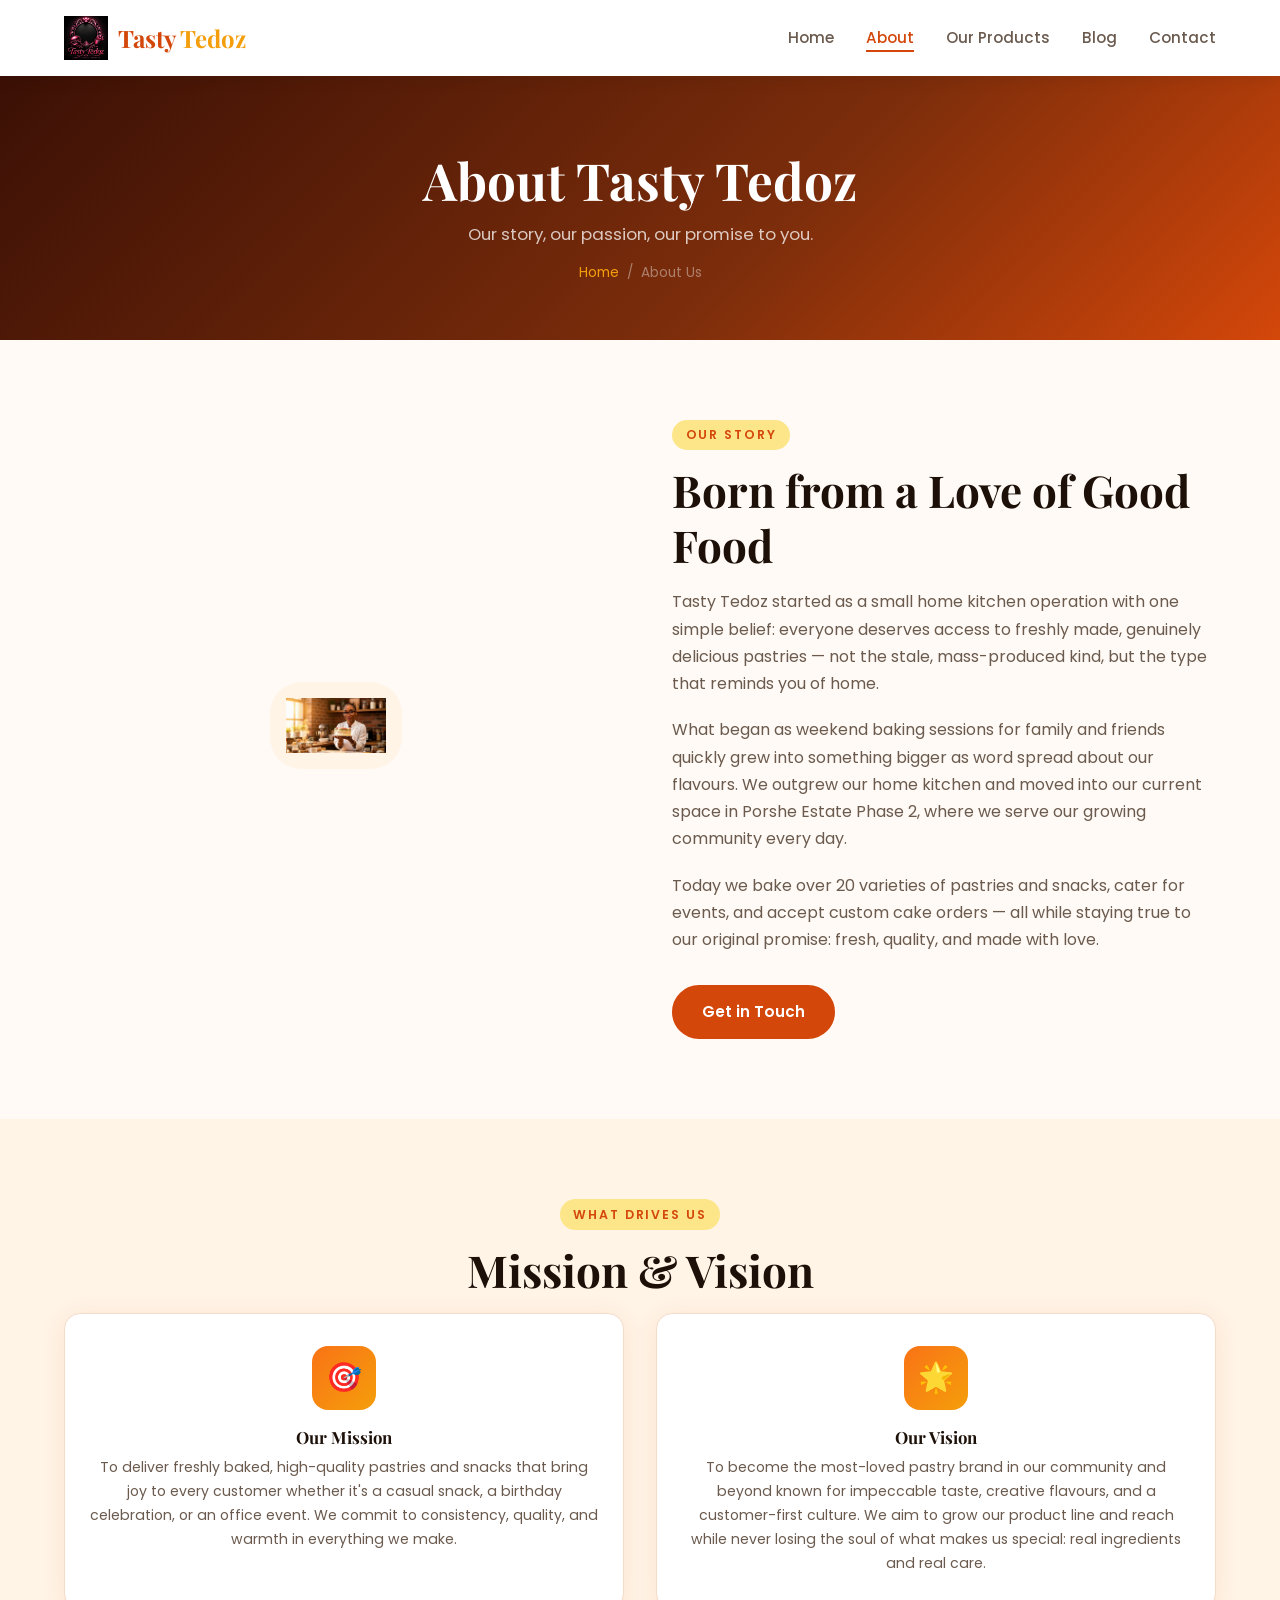
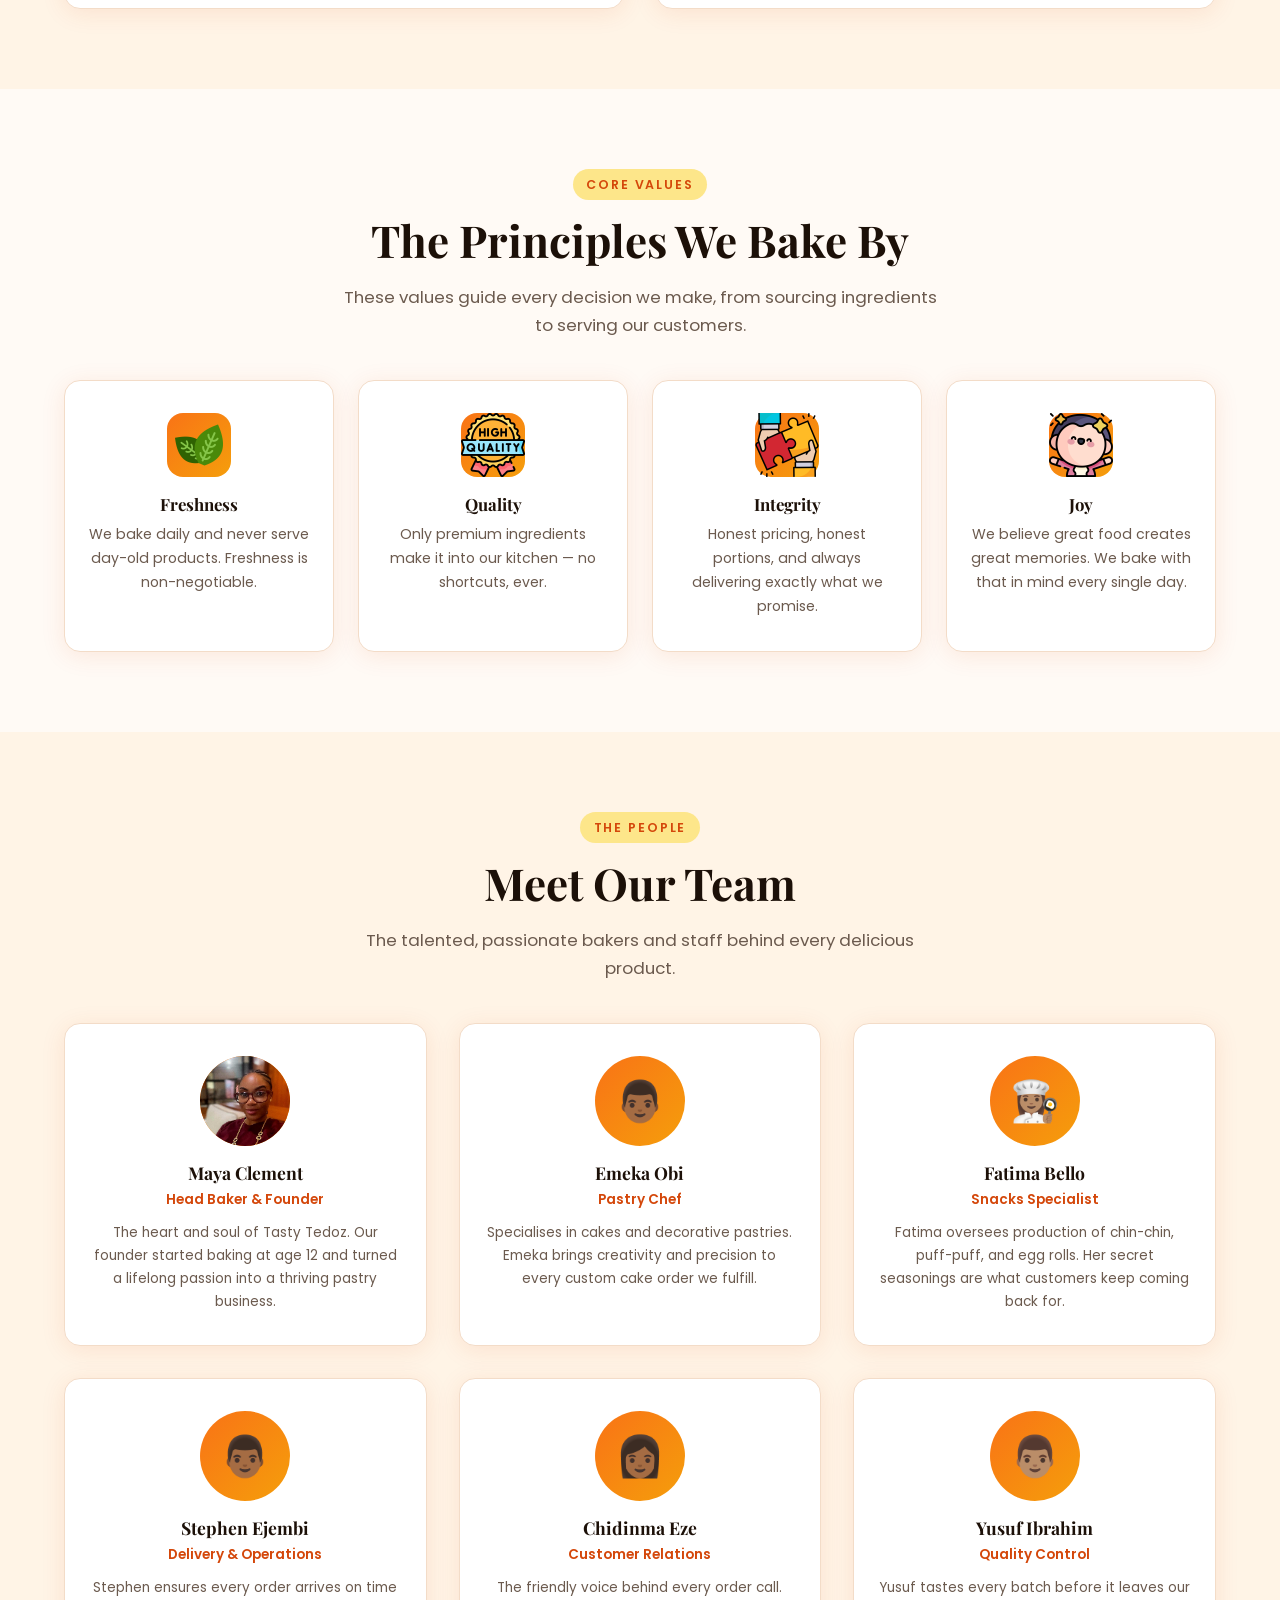
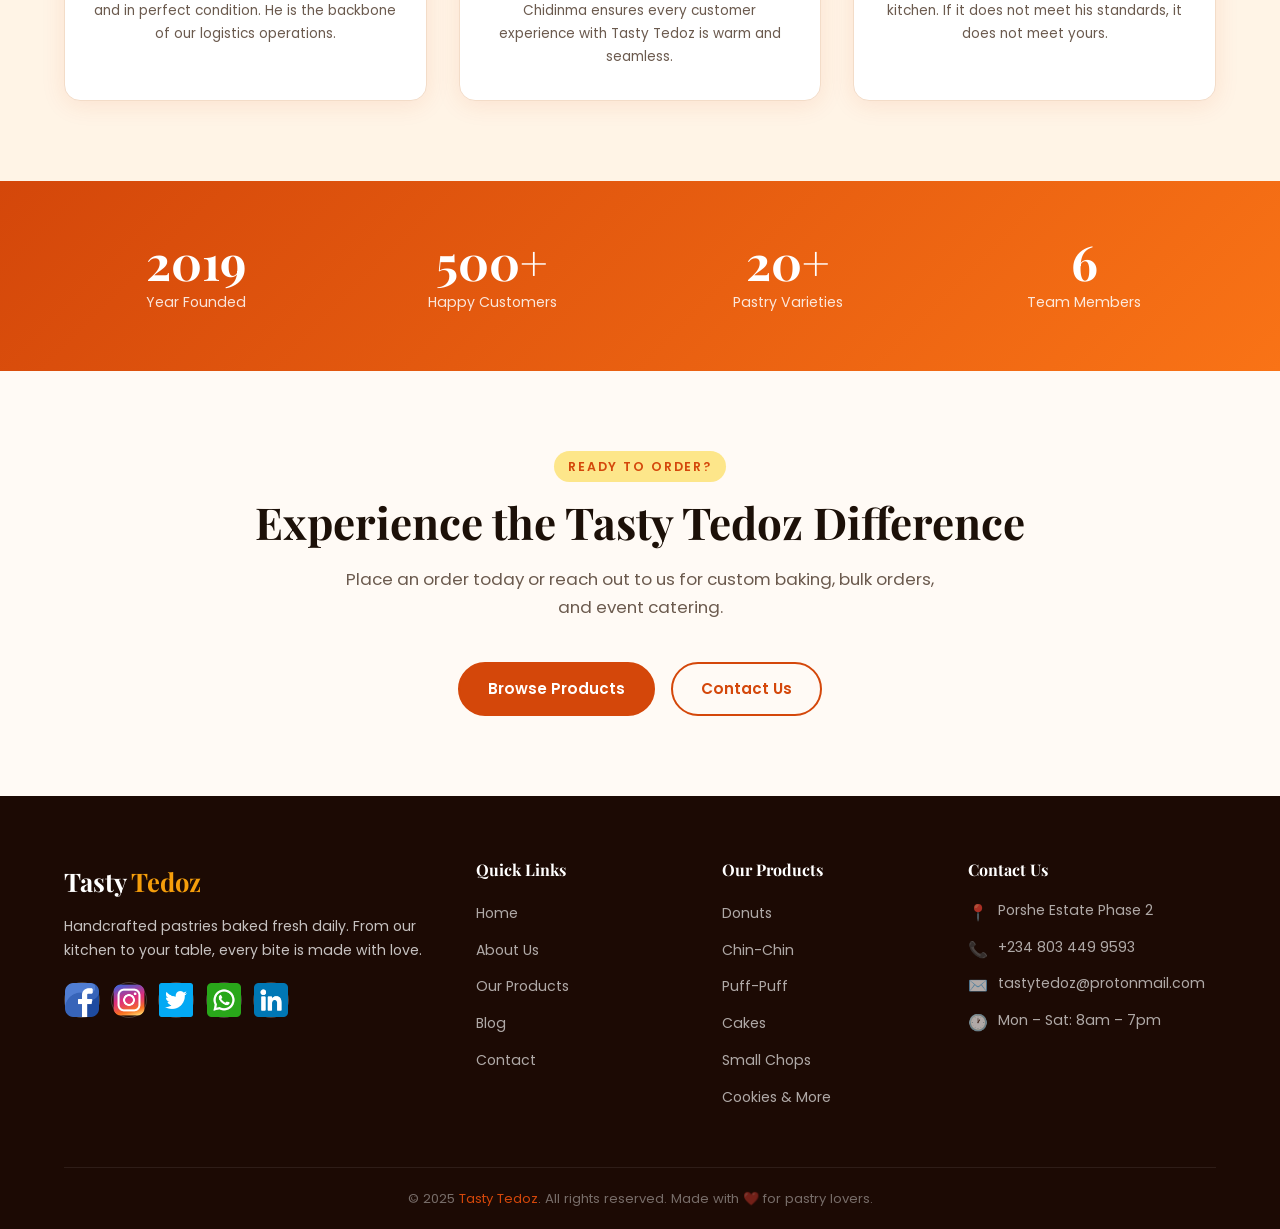
==== commit b55daa16: "Added more pics to our products section" ====
--- a/About.html
+++ b/About.html
@@ -83,7 +83,7 @@
                 font-size: 8rem;
                 background: var(--bg-alt);
                 border-radius: 2rem;
-                padding: 3rem;
+                padding: 1rem;
                 display: inline-block;
                 line-height: 1;
               "
@@ -472,34 +472,5 @@
        BACK-TO-TOP BUTTON
        ============================================================ -->
     <button id="backToTop" aria-label="Back to top">↑</button>
-
-    <!-- ============================================================
-       JAVASCRIPT
-       ============================================================ -->
-    <script>
-      const hamburger = document.getElementById("hamburger");
-      const navLinks = document.getElementById("navLinks");
-
-      hamburger.addEventListener("click", () => {
-        hamburger.classList.toggle("open");
-        navLinks.classList.toggle("open");
-      });
-
-      navLinks.querySelectorAll("a").forEach((link) => {
-        link.addEventListener("click", () => {
-          hamburger.classList.remove("open");
-          navLinks.classList.remove("open");
-        });
-      });
-
-      const backToTop = document.getElementById("backToTop");
-      window.addEventListener("scroll", () => {
-        backToTop.classList.toggle("visible", window.scrollY > 400);
-      });
-
-      backToTop.addEventListener("click", () => {
-        window.scrollTo({ top: 0, behavior: "smooth" });
-      });
-    </script>
   </body>
 </html>
--- a/assets/css/style.css
+++ b/assets/css/style.css
@@ -130,6 +130,12 @@
   gap: 2rem;
 }
 
+.grid-2 img {
+  width: 100px;
+  height: auto;
+  object-fit: cover;
+}
+
 .grid-3 {
   display: grid;
   grid-template-columns: repeat(3, 1fr);
@@ -194,6 +200,64 @@
   border-color: #d97706;
   color: var(--white);
   transform: translateY(-2px);
+}
+
+/* ============================================================
+   SERVICES PAGE: Filter tabs and service strip
+   ============================================================ */
+.filter-tabs {
+  display: flex;
+  flex-wrap: wrap;
+  gap: 0.6rem;
+  justify-content: center;
+  margin-bottom: 2.5rem;
+}
+
+.filter-btn {
+  padding: 0.5rem 1.3rem;
+  border: 2px solid var(--border);
+  border-radius: 3rem;
+  background: var(--white);
+  font-family: var(--font-body);
+  font-size: 0.88rem;
+  font-weight: 600;
+  color: var(--text-muted);
+  cursor: pointer;
+  transition: all 0.25s ease;
+}
+
+.filter-btn:hover,
+.filter-btn.active {
+  background: var(--primary);
+  border-color: var(--primary);
+  color: var(--white);
+}
+
+.service-strip {
+  display: flex;
+  flex-wrap: wrap;
+  gap: 1rem;
+  align-items: center;
+  justify-content: center;
+  padding: 1.75rem 2rem;
+  background: var(--white);
+  border-radius: var(--radius);
+  box-shadow: var(--card-shadow);
+  border: 1px solid var(--border);
+  margin-bottom: 2rem;
+}
+
+.service-strip-item {
+  display: flex;
+  align-items: center;
+  gap: 0.5rem;
+  font-size: 0.88rem;
+  font-weight: 600;
+  color: var(--text-muted);
+}
+
+.service-strip-item span:first-child {
+  font-size: 1.2rem;
 }
 
 /* ============================================================
@@ -515,6 +579,12 @@
   text-align: center;
   font-size: 4.5rem;
   line-height: 1;
+}
+
+.product-card-emoji img {
+  width: 25rem;
+  height: auto;
+  object-fit: contain;
 }
 
 .product-card-body {
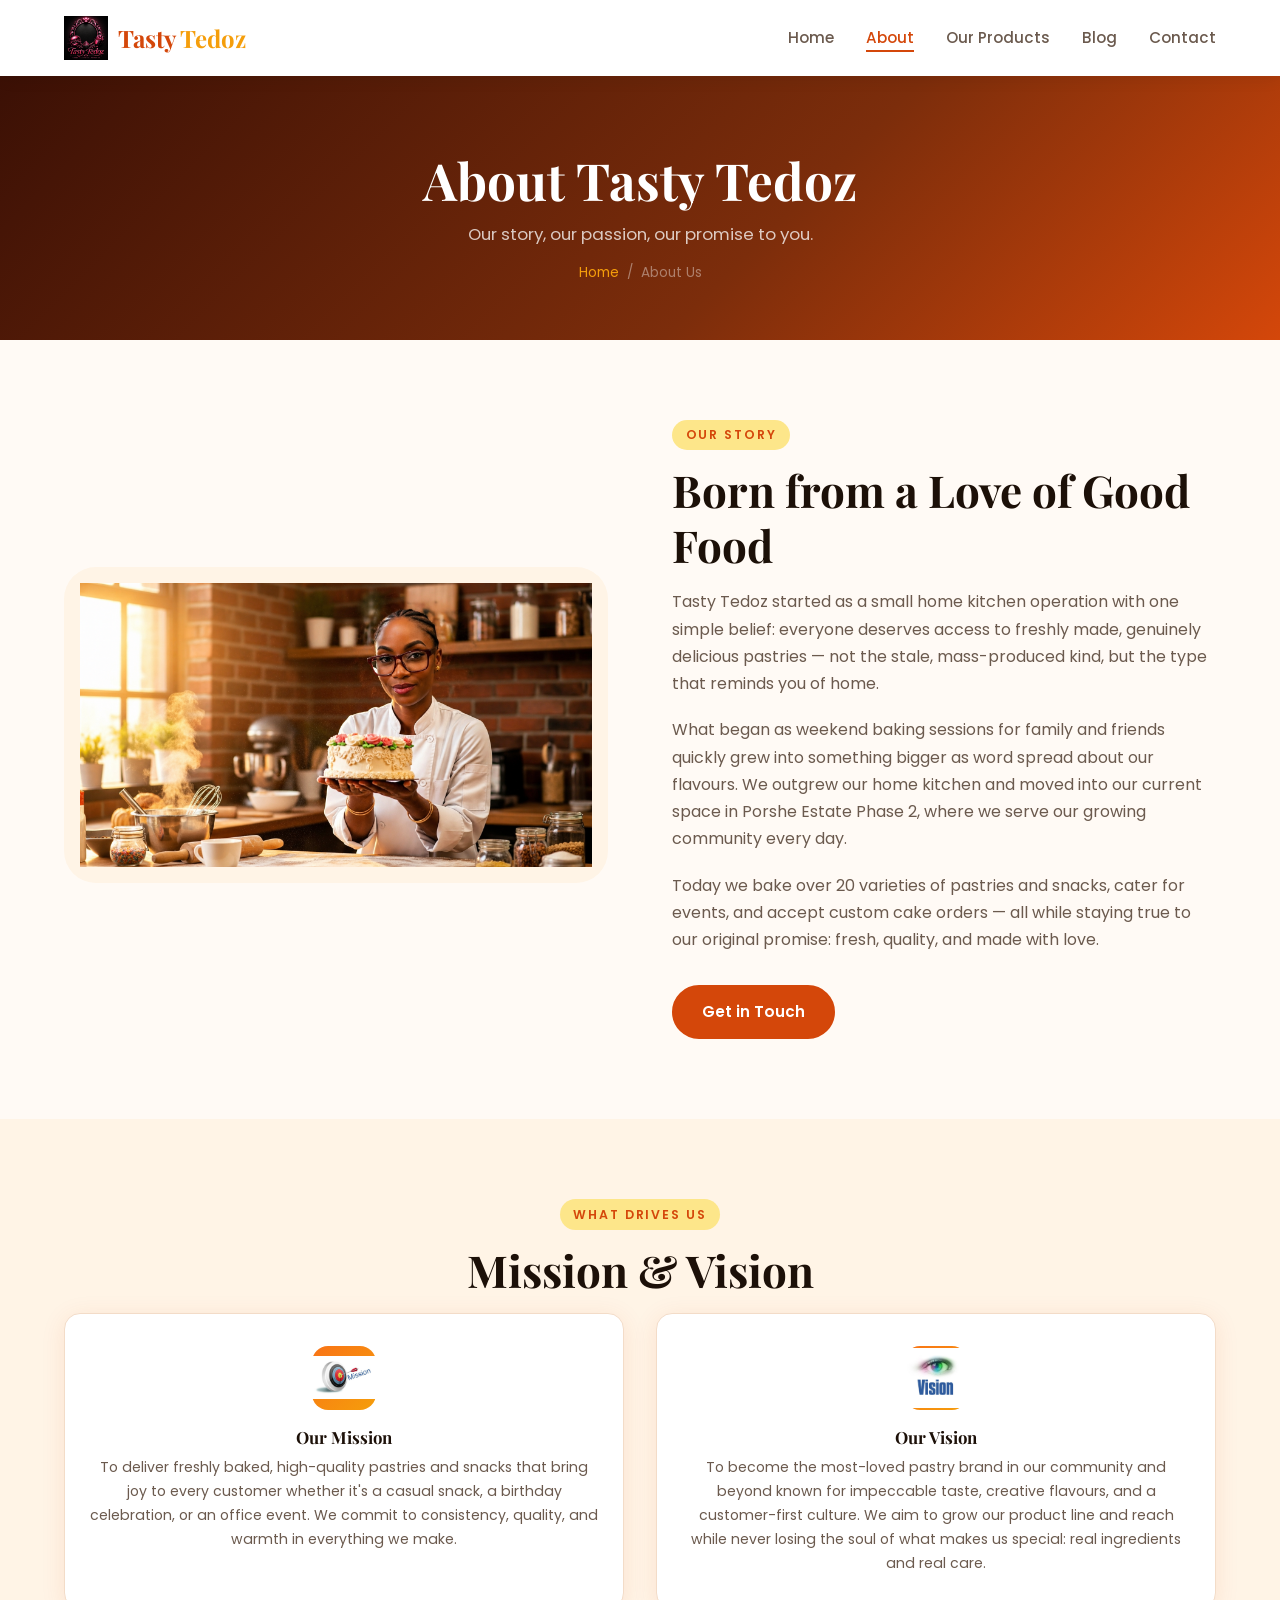
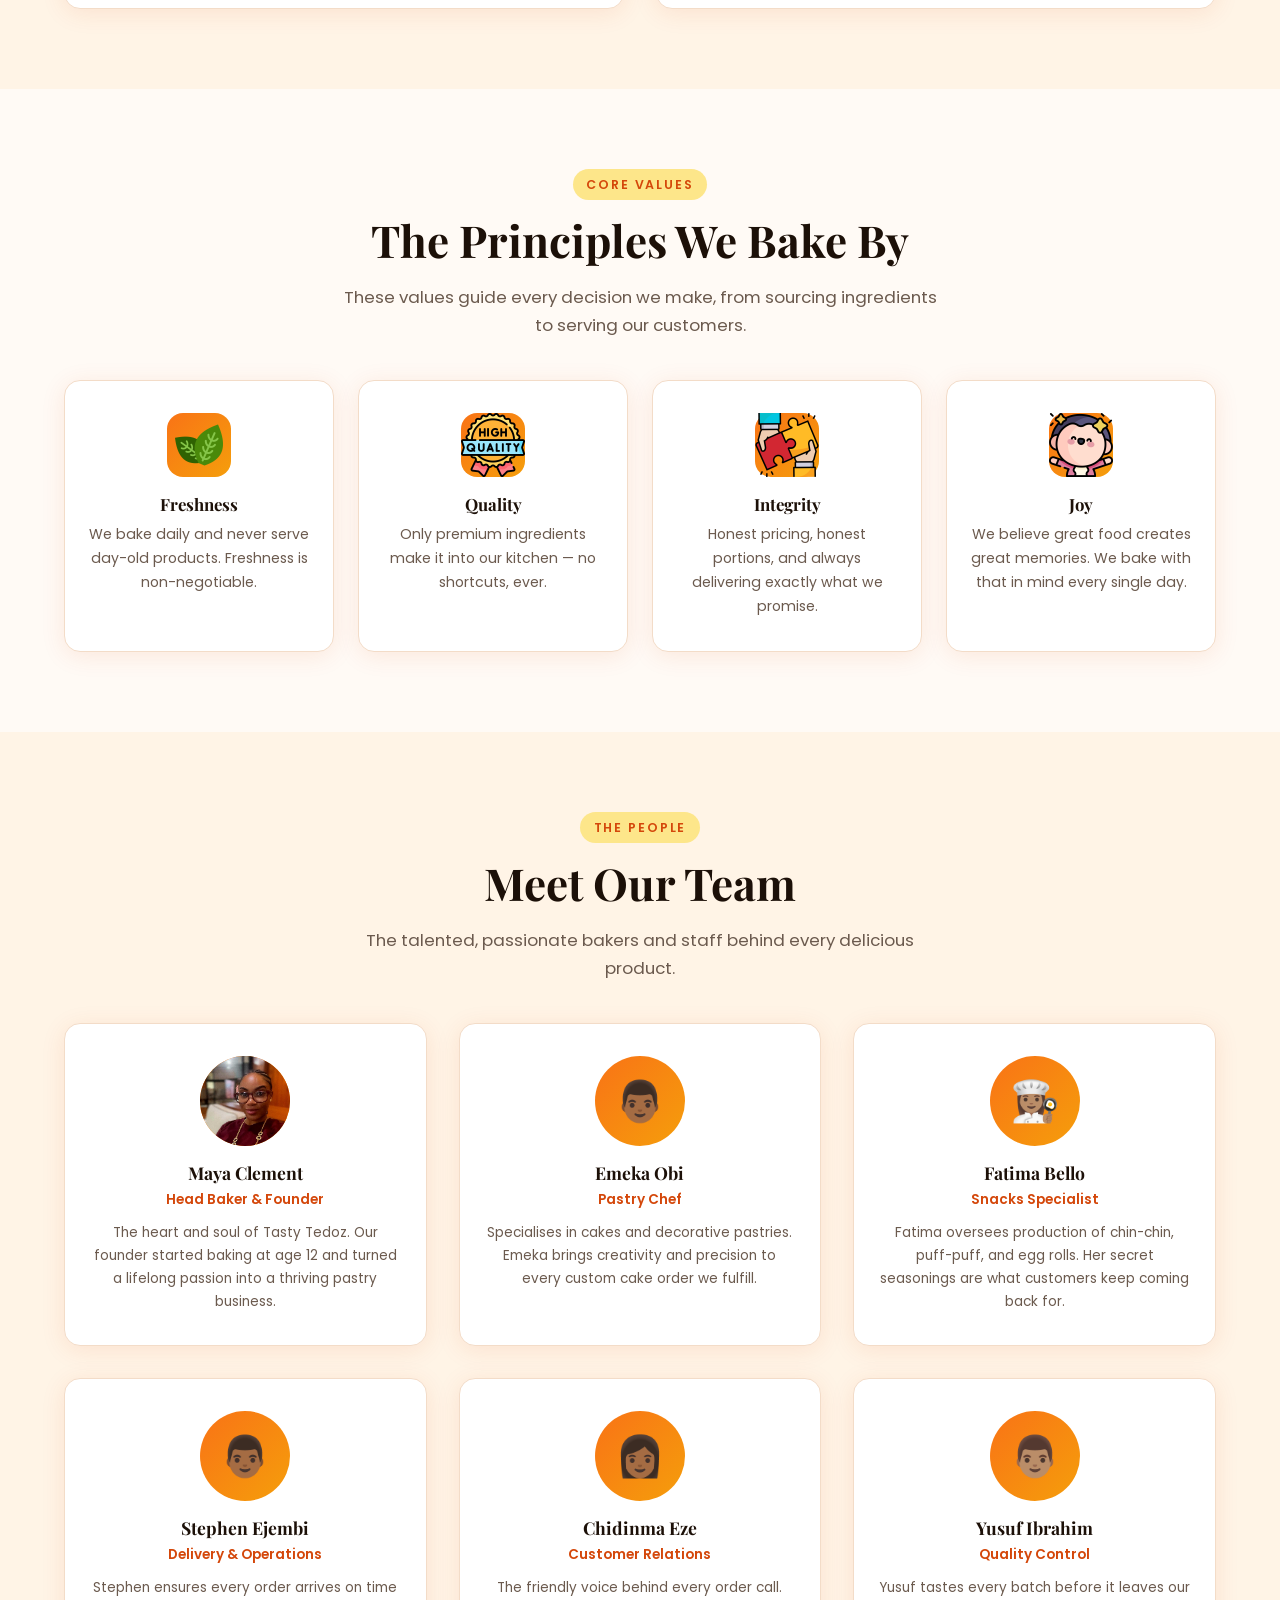
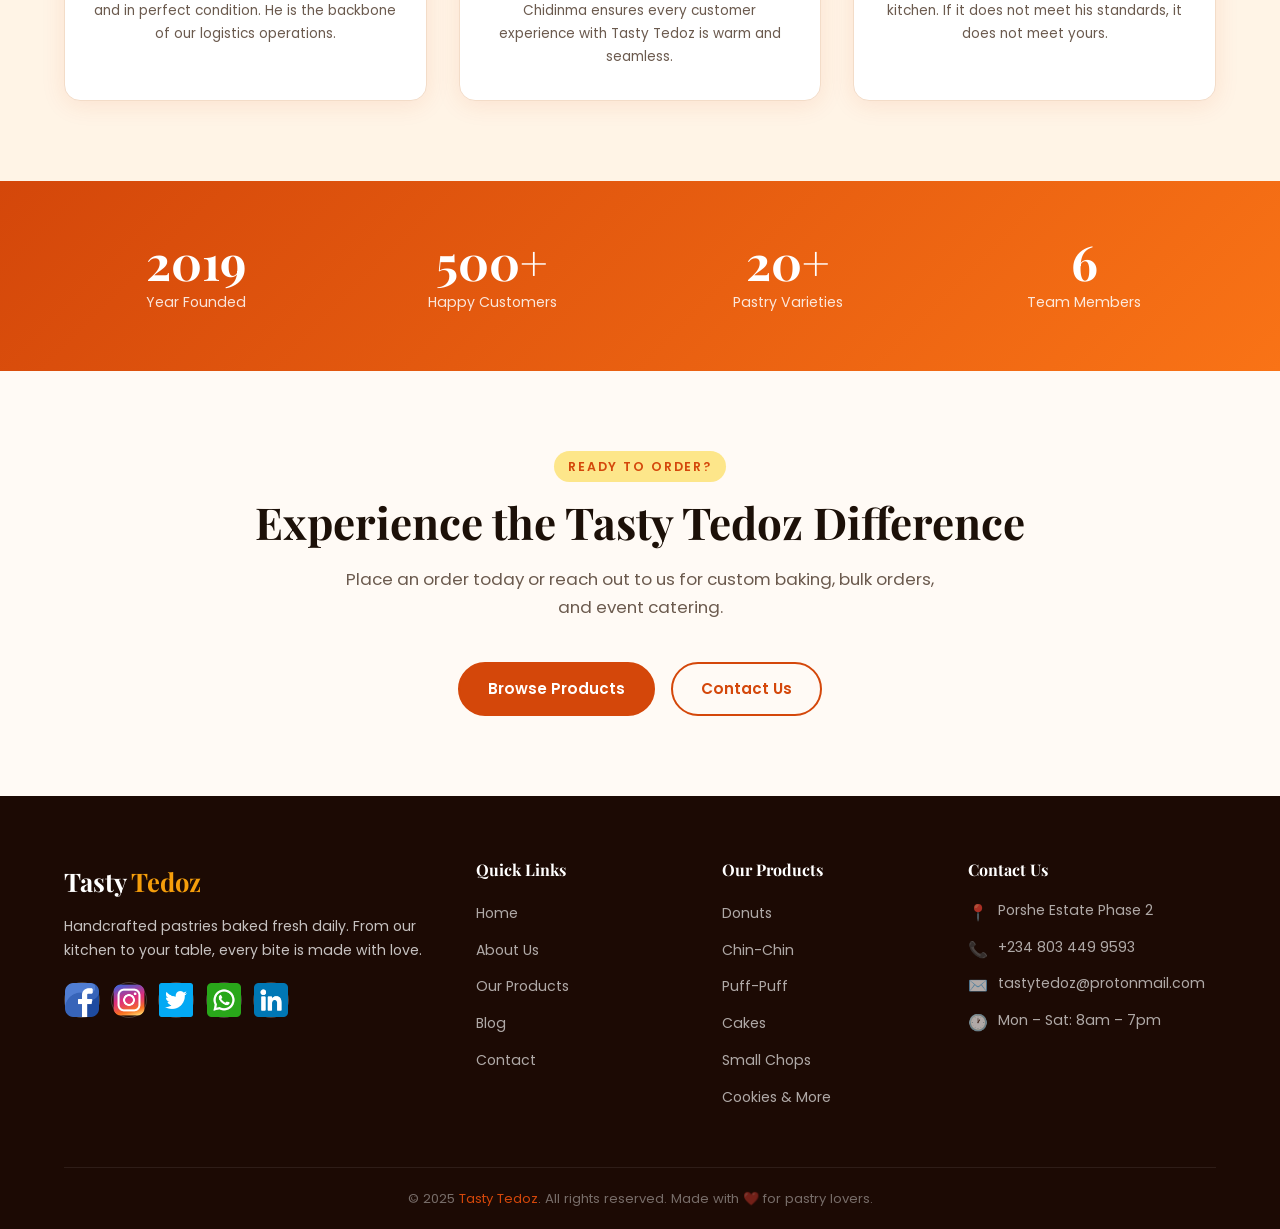
==== commit 0b819240: "Added the mission and vision images" ====
--- a/About.html
+++ b/About.html
@@ -137,7 +137,9 @@
         <!-- Mission / Vision Cards -->
         <div class="grid-2">
           <div class="feature-box" style="background: var(--white)">
-            <div class="feature-icon">🎯</div>
+            <div class="feature-icon">
+              <img src="./assets/img/Mission.jpg" alt="Mission Icon" />
+            </div>
             <h3>Our Mission</h3>
             <p>
               To deliver freshly baked, high-quality pastries and snacks that
@@ -148,7 +150,9 @@
           </div>
 
           <div class="feature-box" style="background: var(--white)">
-            <div class="feature-icon">🌟</div>
+            <div class="feature-icon">
+              <img src="./assets/img/Vision.jpg" alt="Vision Icon" />
+            </div>
             <h3>Our Vision</h3>
             <p>
               To become the most-loved pastry brand in our community and beyond
--- a/assets/css/style.css
+++ b/assets/css/style.css
@@ -131,7 +131,7 @@
 }
 
 .grid-2 img {
-  width: 100px;
+  width: auto;
   height: auto;
   object-fit: cover;
 }
@@ -753,6 +753,188 @@
 .team-bio {
   font-size: 0.85rem;
   color: var(--text-muted);
+}
+
+/* ============================================================
+       BLOG-PAGE SPECIFIC STYLES
+       ============================================================ */
+
+/* Featured blog post (large card) */
+.blog-featured {
+  display: grid;
+  grid-template-columns: 1fr 1fr;
+  gap: 0;
+  background: var(--white);
+  border-radius: var(--radius);
+  box-shadow: var(--card-shadow);
+  border: 1px solid var(--border);
+  overflow: hidden;
+  margin-bottom: 3rem;
+}
+
+.blog-featured-thumb {
+  background: linear-gradient(135deg, #3b1005, #d4470a);
+  display: flex;
+  align-items: center;
+  justify-content: center;
+  font-size: 8rem;
+  min-height: 280px;
+}
+
+.blog-featured-body {
+  padding: 2.5rem;
+  display: flex;
+  flex-direction: column;
+  justify-content: center;
+}
+
+.blog-featured-body h2 {
+  font-size: clamp(1.3rem, 2.5vw, 1.8rem);
+  margin-bottom: 0.75rem;
+  line-height: 1.3;
+}
+
+.blog-featured-body p {
+  color: var(--text-muted);
+  font-size: 0.92rem;
+  margin-bottom: 1.5rem;
+  flex: 1;
+}
+
+/* Blog category pill tabs */
+.blog-filter {
+  display: flex;
+  flex-wrap: wrap;
+  gap: 0.6rem;
+  margin-bottom: 2rem;
+}
+
+.blog-filter-btn {
+  padding: 0.45rem 1.2rem;
+  border: 2px solid var(--border);
+  border-radius: 3rem;
+  background: var(--white);
+  font-family: var(--font-body);
+  font-size: 0.85rem;
+  font-weight: 600;
+  color: var(--text-muted);
+  cursor: pointer;
+  transition: all 0.25s ease;
+}
+
+.blog-filter-btn:hover,
+.blog-filter-btn.active {
+  background: var(--primary);
+  border-color: var(--primary);
+  color: var(--white);
+}
+
+/* Sidebar widget */
+.blog-sidebar {
+  display: flex;
+  flex-direction: column;
+  gap: 2rem;
+}
+
+.sidebar-widget {
+  background: var(--white);
+  border-radius: var(--radius);
+  box-shadow: var(--card-shadow);
+  border: 1px solid var(--border);
+  padding: 1.75rem;
+}
+
+.sidebar-widget h4 {
+  font-size: 1.05rem;
+  margin-bottom: 1.2rem;
+  padding-bottom: 0.75rem;
+  border-bottom: 2px solid var(--border);
+}
+
+/* Popular posts list in sidebar */
+.popular-post {
+  display: flex;
+  gap: 0.9rem;
+  align-items: flex-start;
+  margin-bottom: 1rem;
+  padding-bottom: 1rem;
+  border-bottom: 1px solid var(--border);
+}
+
+.popular-post:last-child {
+  margin-bottom: 0;
+  padding-bottom: 0;
+  border-bottom: none;
+}
+
+.popular-post-emoji {
+  font-size: 1.8rem;
+  flex-shrink: 0;
+  width: 44px;
+  height: 44px;
+  background: var(--bg-alt);
+  border-radius: 0.5rem;
+  display: grid;
+  place-items: center;
+}
+
+.popular-post-title {
+  font-size: 0.88rem;
+  font-weight: 600;
+  line-height: 1.35;
+  margin-bottom: 0.2rem;
+}
+
+.popular-post-date {
+  font-size: 0.75rem;
+  color: var(--text-muted);
+}
+
+/* Tag cloud in sidebar */
+.tag-cloud {
+  display: flex;
+  flex-wrap: wrap;
+  gap: 0.5rem;
+}
+
+.tag {
+  display: inline-block;
+  font-size: 0.78rem;
+  font-weight: 600;
+  background: var(--bg-alt);
+  color: var(--text-muted);
+  padding: 0.3rem 0.75rem;
+  border-radius: 2rem;
+  border: 1px solid var(--border);
+  transition: var(--transition);
+  cursor: pointer;
+}
+
+.tag:hover {
+  background: var(--primary);
+  color: var(--white);
+  border-color: var(--primary);
+}
+
+/* Blog layout: main + sidebar */
+.blog-layout {
+  display: grid;
+  grid-template-columns: 1fr 300px;
+  gap: 3rem;
+  align-items: start;
+}
+
+@media (max-width: 960px) {
+  .blog-featured {
+    grid-template-columns: 1fr;
+  }
+  .blog-featured-thumb {
+    min-height: 180px;
+    font-size: 5rem;
+  }
+  .blog-layout {
+    grid-template-columns: 1fr;
+  }
 }
 
 /* ============================================================
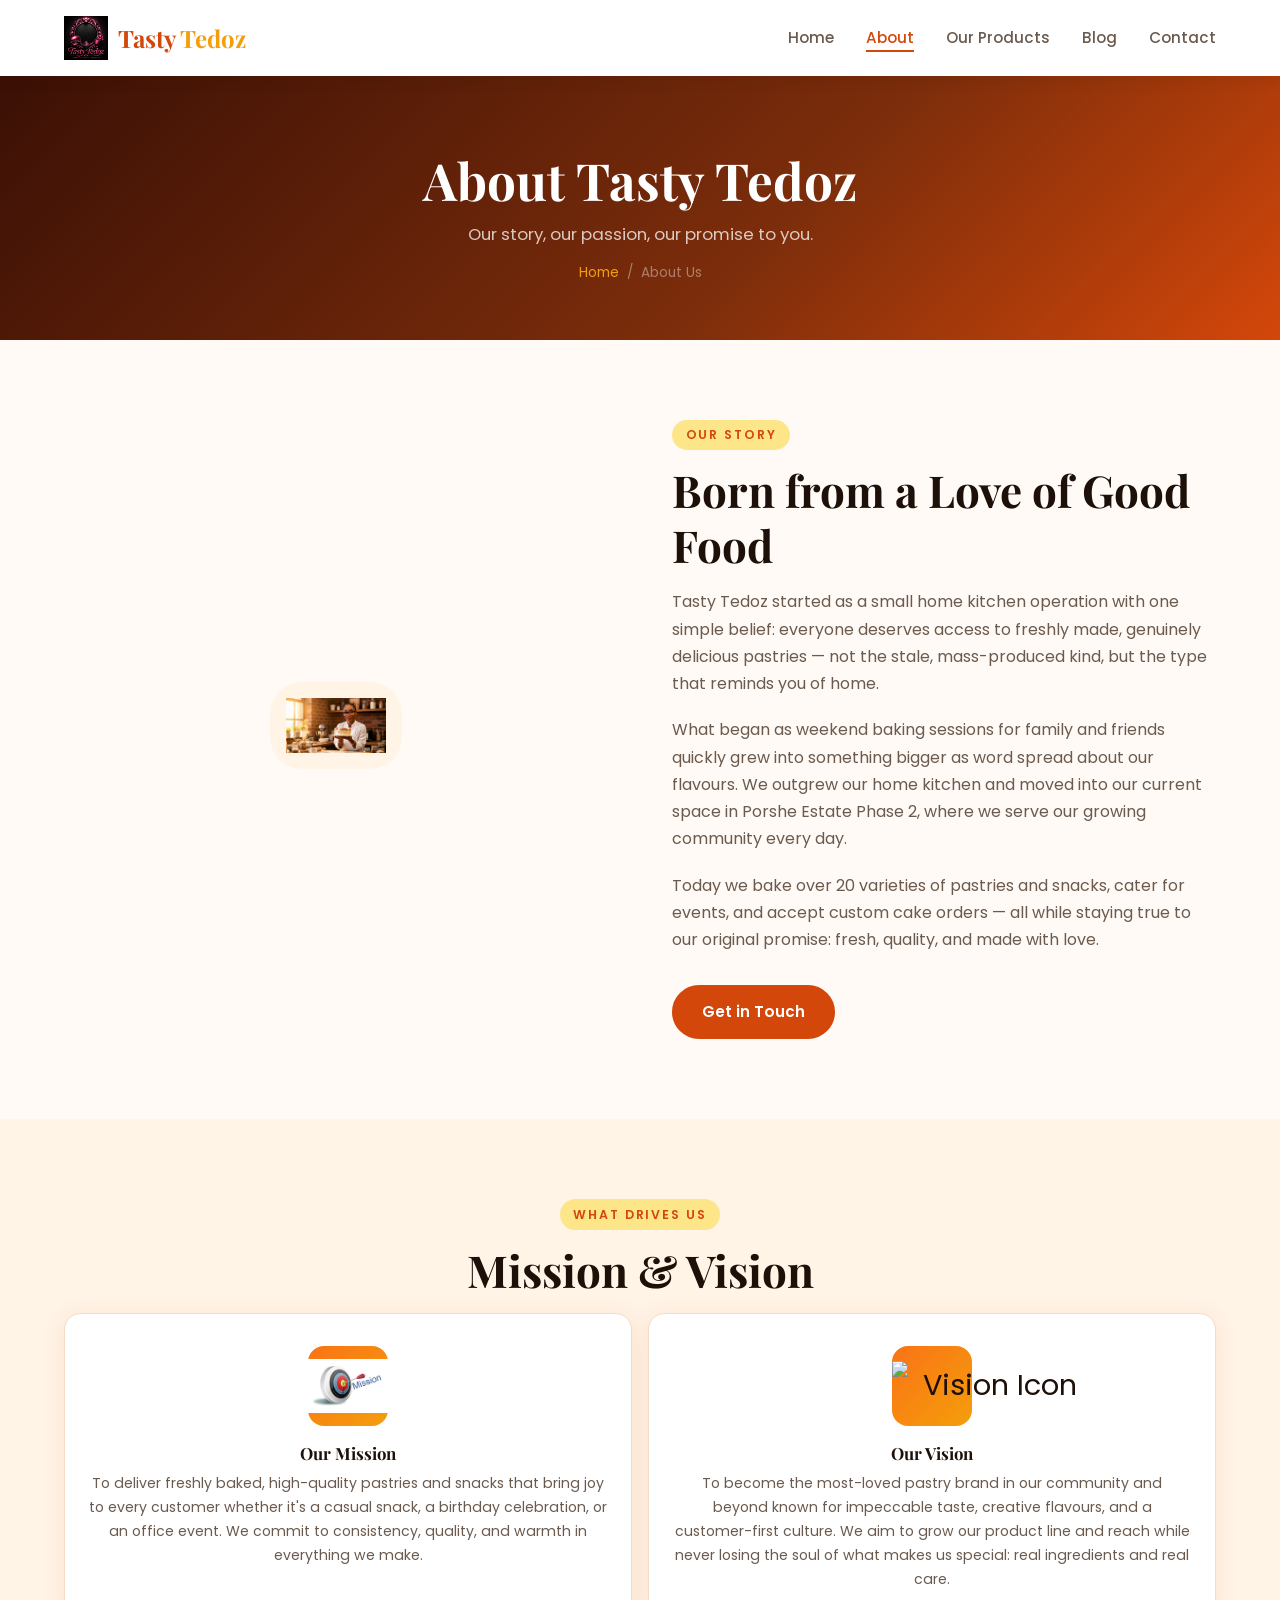
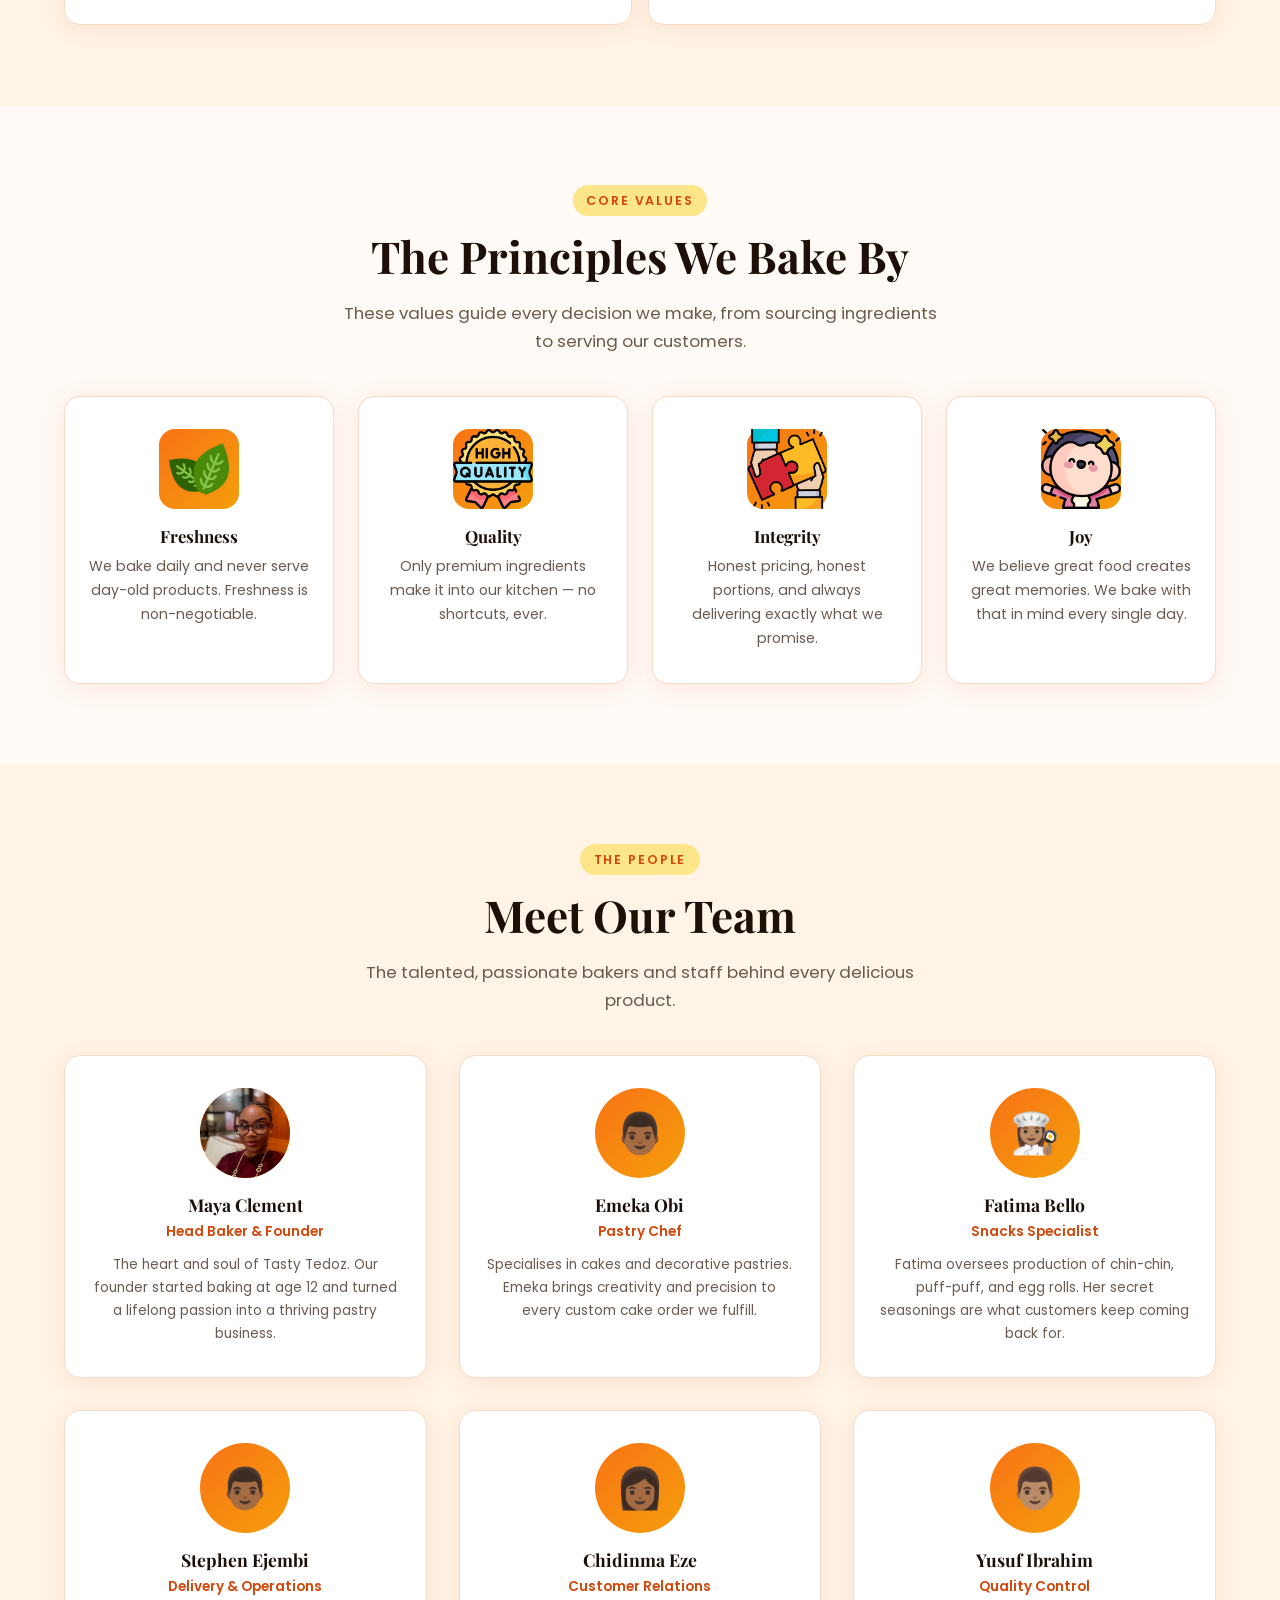
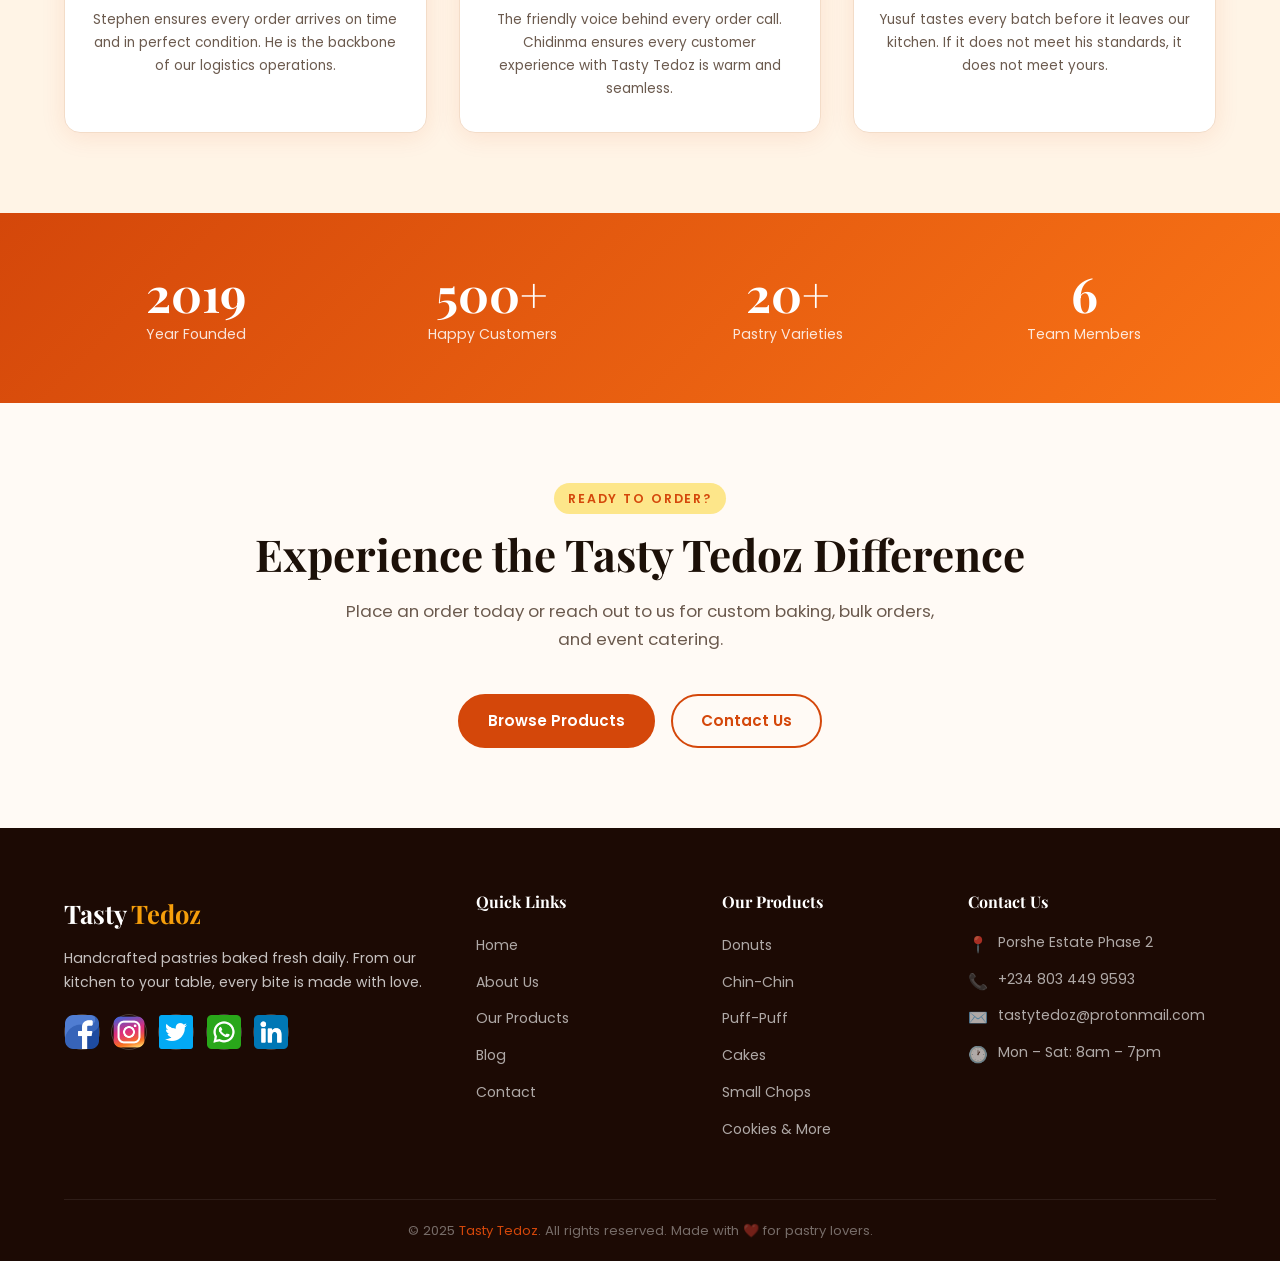
==== commit 94c797ad: "Corrected code line for services.html" ====
--- a/About.html
+++ b/About.html
@@ -151,7 +151,7 @@
 
           <div class="feature-box" style="background: var(--white)">
             <div class="feature-icon">
-              <img src="./assets/img/Vision.jpg" alt="Vision Icon" />
+              <img src="" alt="Vision Icon" />
             </div>
             <h3>Our Vision</h3>
             <p>
--- a/assets/css/style.css
+++ b/assets/css/style.css
@@ -127,14 +127,20 @@
 .grid-2 {
   display: grid;
   grid-template-columns: repeat(2, 1fr);
-  gap: 2rem;
+  gap: 1rem;
 }
 
 .grid-2 img {
-  width: auto;
+  width: 100px;
   height: auto;
   object-fit: cover;
 }
+
+/* .mayapic {
+  width: 300px;
+  height: 200px;
+  object-fit: cover;
+} */
 
 .grid-3 {
   display: grid;
@@ -1160,14 +1166,20 @@
 }
 
 .feature-icon {
-  width: 64px;
-  height: 64px;
+  width: 80px;
+  height: 80px;
   background: linear-gradient(135deg, var(--primary-light), var(--accent));
   border-radius: 1rem;
   display: grid;
   place-items: center;
   font-size: 1.8rem;
   margin-bottom: 1.1rem;
+}
+
+.feature-icon img {
+  width: 200px;
+  height: auto;
+  object-fit: cover;
 }
 
 .feature-box h3 {
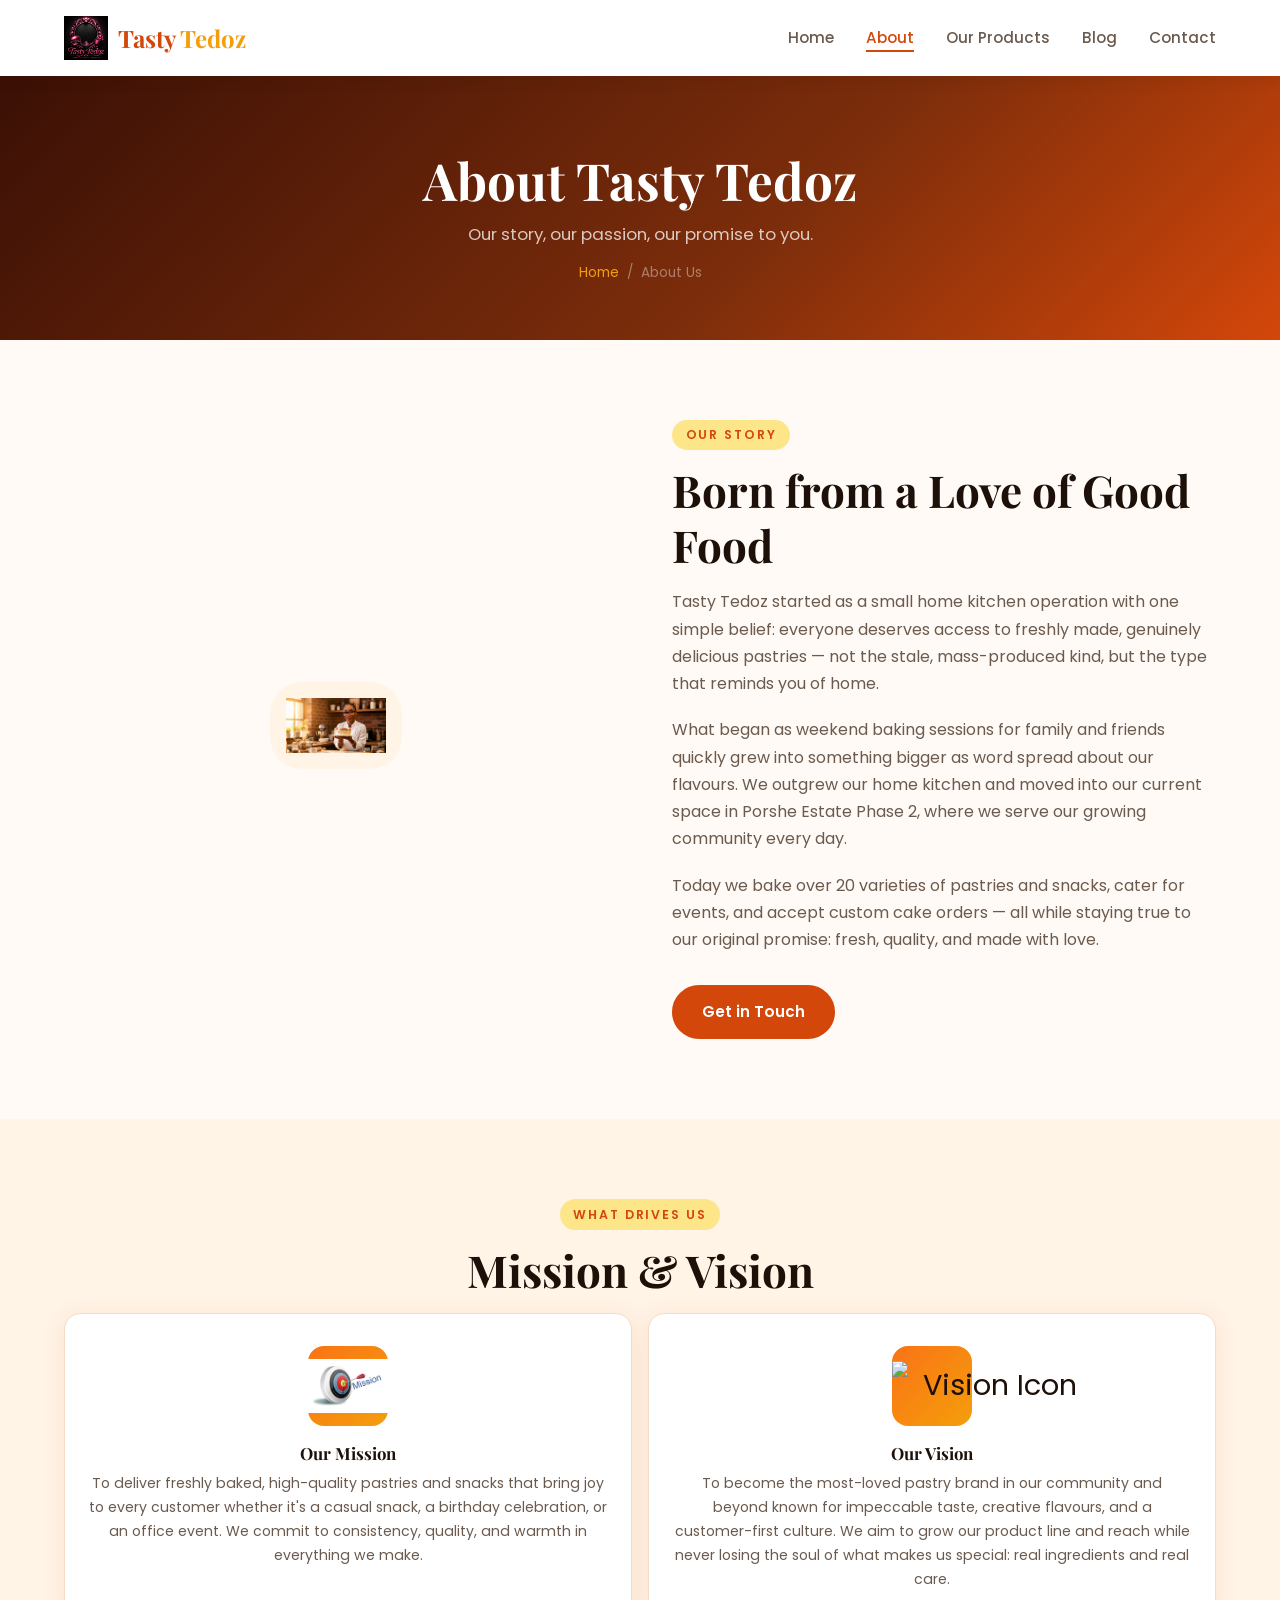
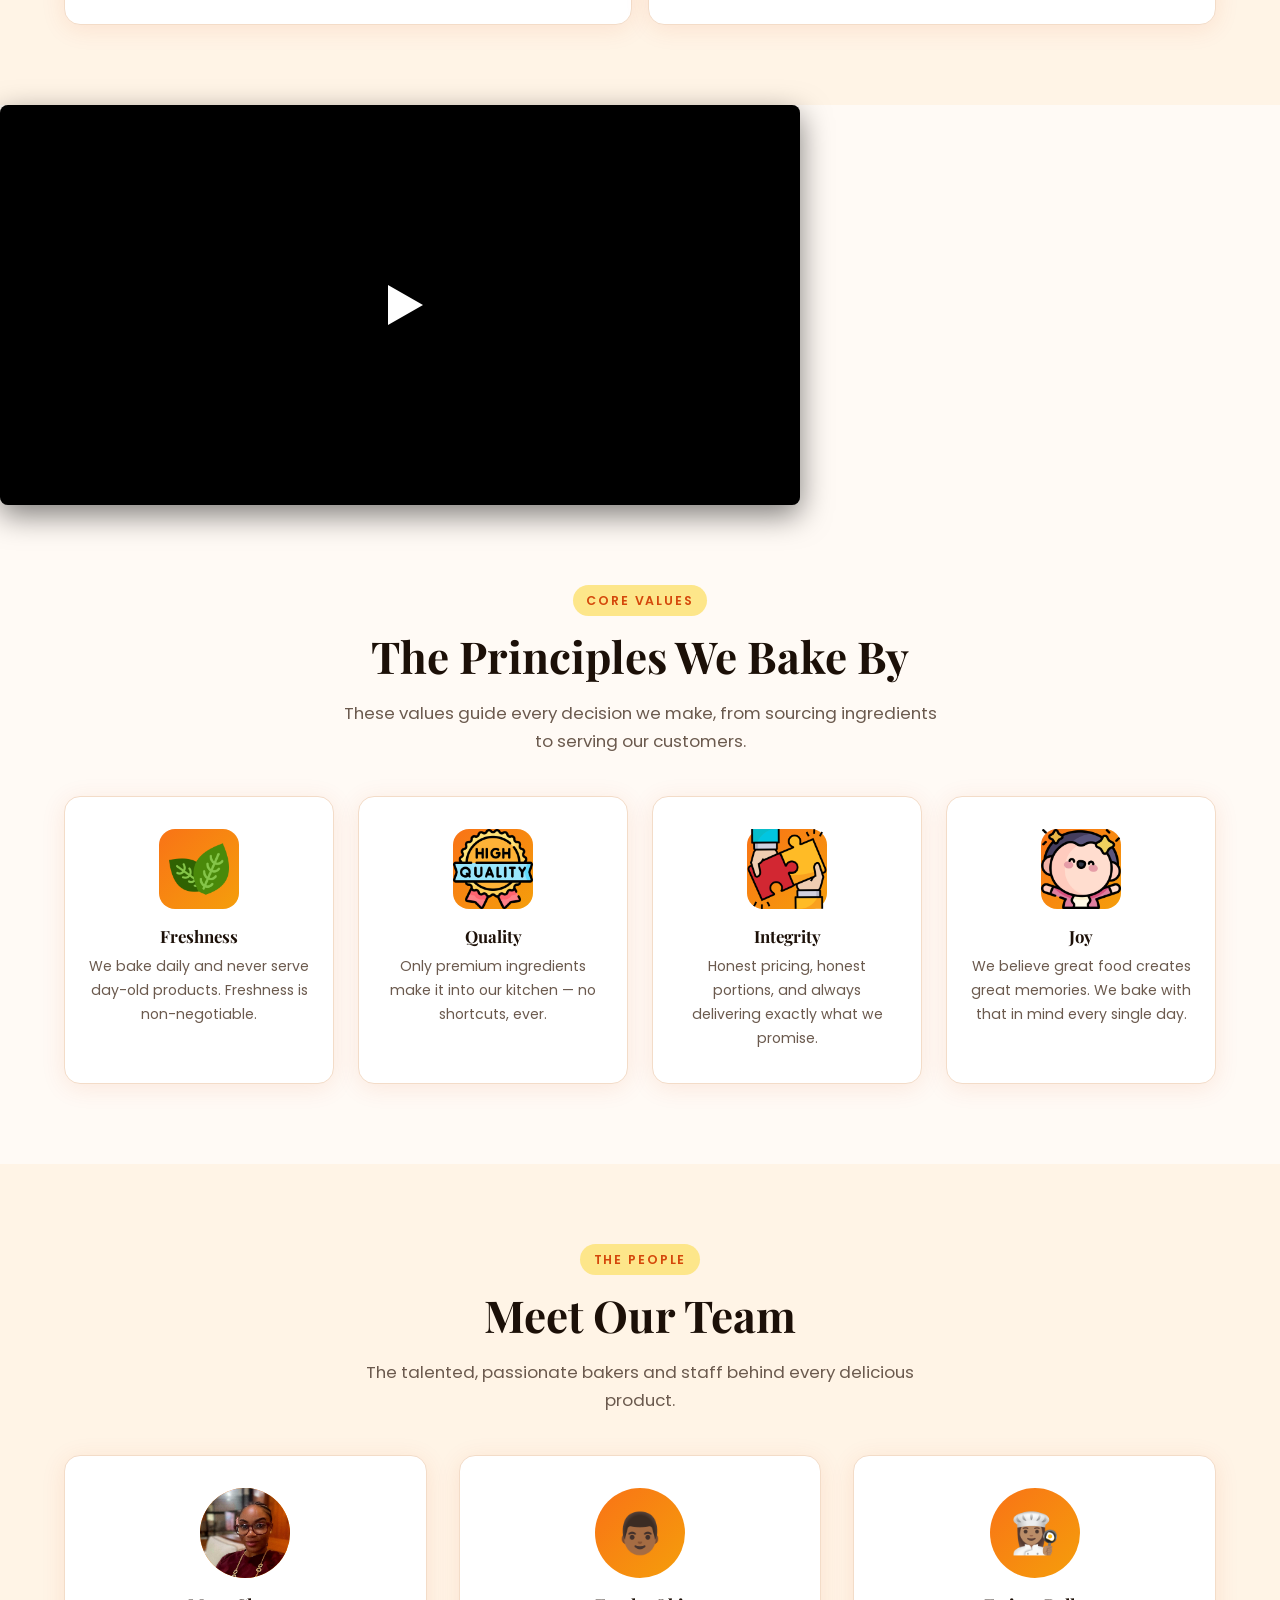
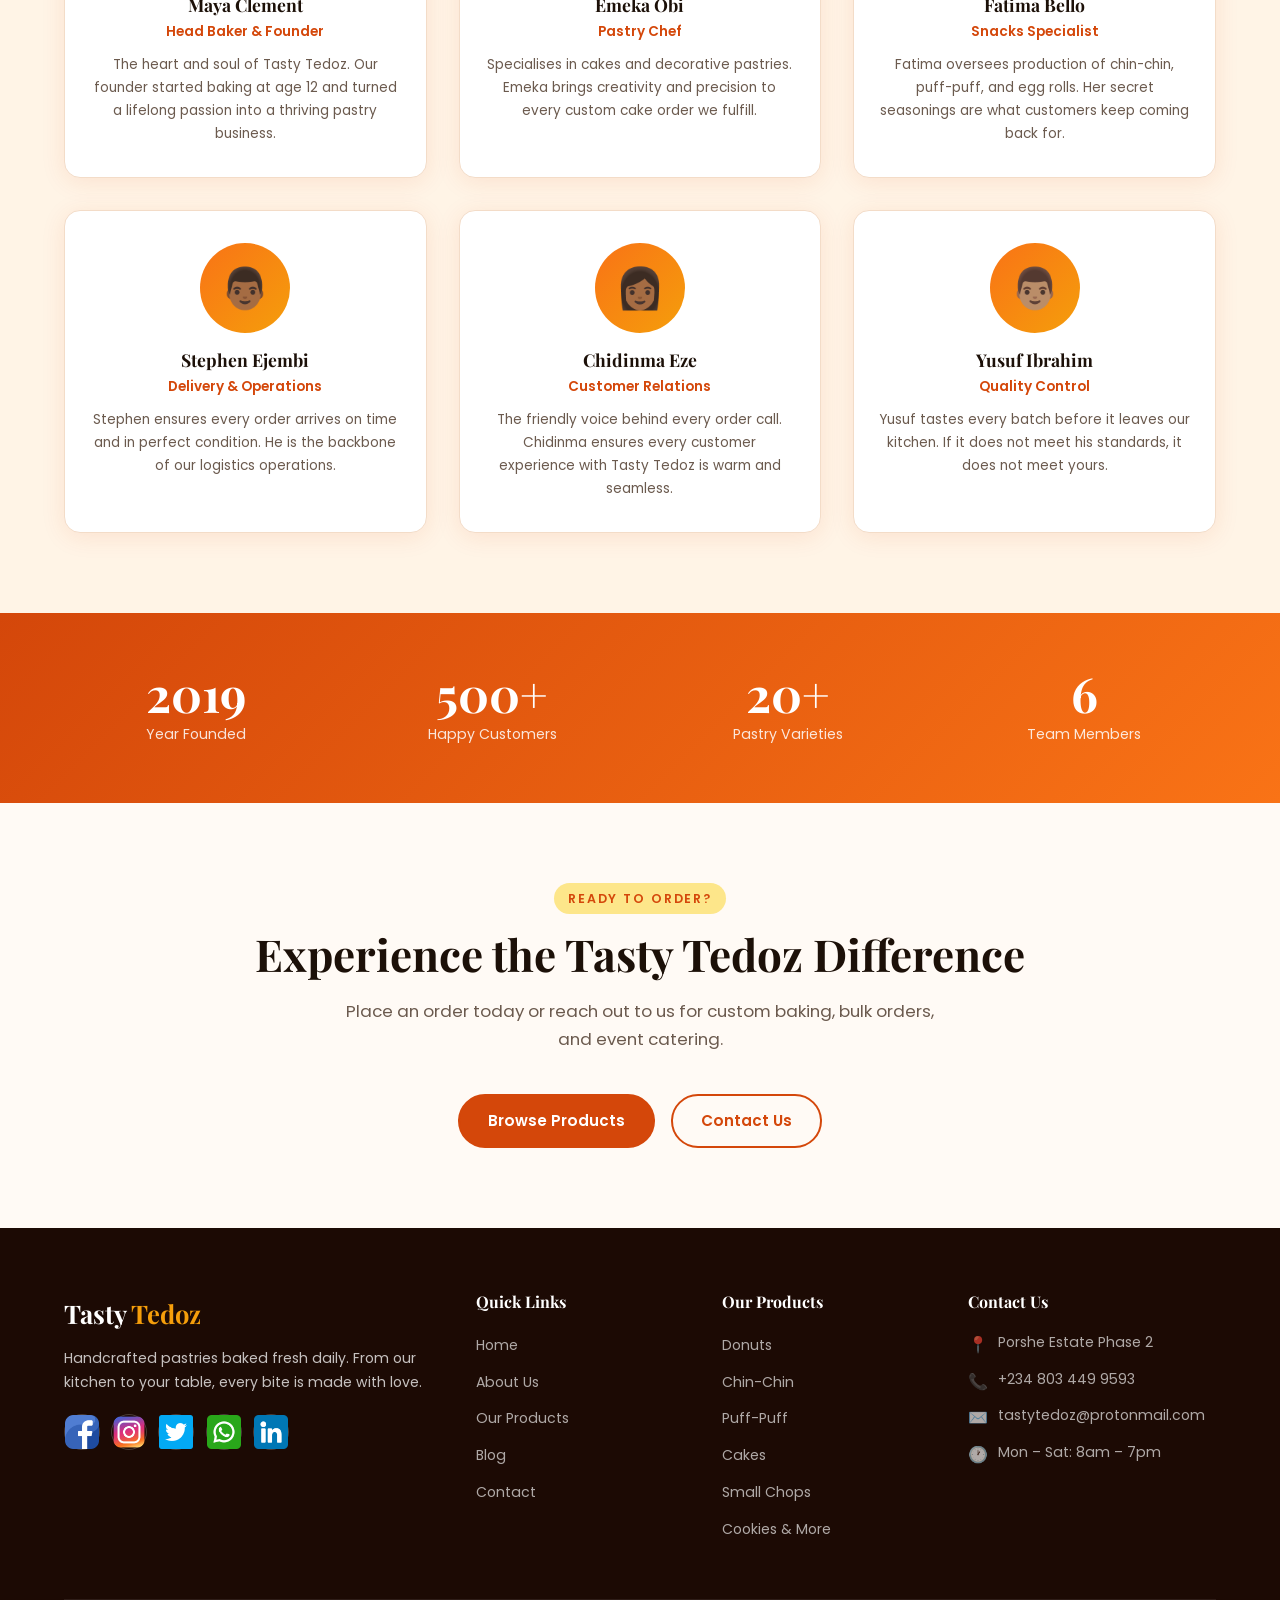
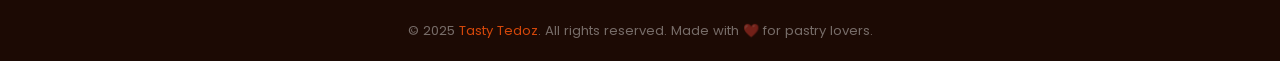
==== commit a1cd98fa: "Adding video to the about section" ====
--- a/About.html
+++ b/About.html
@@ -165,7 +165,19 @@
         </div>
       </div>
     </section>
-
+    <!-- Video Play section -->
+    <div class="video-container" id="videoWrapper">
+      <!-- Thumbnail image set via poster attribute -->
+      <video id="myVideo" preload="none" poster="https://picsum.photos">
+        <source src="./assets/videos/Intro-video.mp4" type="video/mp4" />
+        Your browser does not support the video tag.
+      </video>
+
+      <!-- Overlay Play Button -->
+      <div class="play-overlay" id="playBtn">
+        <div class="play-icon"></div>
+      </div>
+    </div>
     <!-- ============================================================
        CORE VALUES SECTION
        ============================================================ -->
--- a/assets/css/style.css
+++ b/assets/css/style.css
@@ -761,6 +761,62 @@
   color: var(--text-muted);
 }
 
+/* VIDEO SYLES FOR THE ABOUT PAGE */
+/* Container defining standard video aspect ratio */
+.video-container {
+  position: relative;
+  width: 100%;
+  max-width: 800px;
+  border-radius: 8px;
+  overflow: hidden;
+  box-shadow: 0 10px 30px rgba(0, 0, 0, 0.5);
+  background-color: #000;
+}
+
+.video-container video {
+  width: 100%;
+  display: block;
+  cursor: pointer;
+}
+
+/* Darkened image overlay layout */
+.play-overlay {
+  position: absolute;
+  top: 0;
+  left: 0;
+  width: 100%;
+  height: 100%;
+  background: rgba(0, 0, 0, 0.3);
+  display: flex;
+  justify-content: center;
+  align-items: center;
+  cursor: pointer;
+  transition:
+    opacity 0.3s ease,
+    visibility 0.3s ease;
+}
+
+/* Classic CSS play triangle shape */
+.play-icon {
+  width: 0;
+  height: 0;
+  border-top: 20px solid transparent;
+  border-bottom: 20px solid transparent;
+  border-left: 35px solid #ffffff;
+  margin-left: 10px;
+  transition: transform 0.2s ease;
+}
+
+.play-overlay:hover .play-icon {
+  transform: scale(1.15);
+}
+
+/* Visibility toggling helper classes handled by JS */
+.video-container.is-playing .play-overlay {
+  opacity: 0;
+  visibility: hidden;
+}
+
 /* ============================================================
        BLOG-PAGE SPECIFIC STYLES
        ============================================================ */
@@ -969,6 +1025,11 @@
   text-align: center;
 }
 
+.blog-card-thumb img {
+  width: 800px;
+  height: 180px;
+}
+
 .blog-card-body {
   padding: 1.5rem;
 }
@@ -979,6 +1040,13 @@
   font-size: 0.78rem;
   color: var(--text-muted);
   margin-bottom: 0.75rem;
+}
+
+.blog-meta img {
+  width: 20px;
+  height: 20px;
+  border-radius: 50%;
+  object-fit: cover;
 }
 
 .blog-meta span {
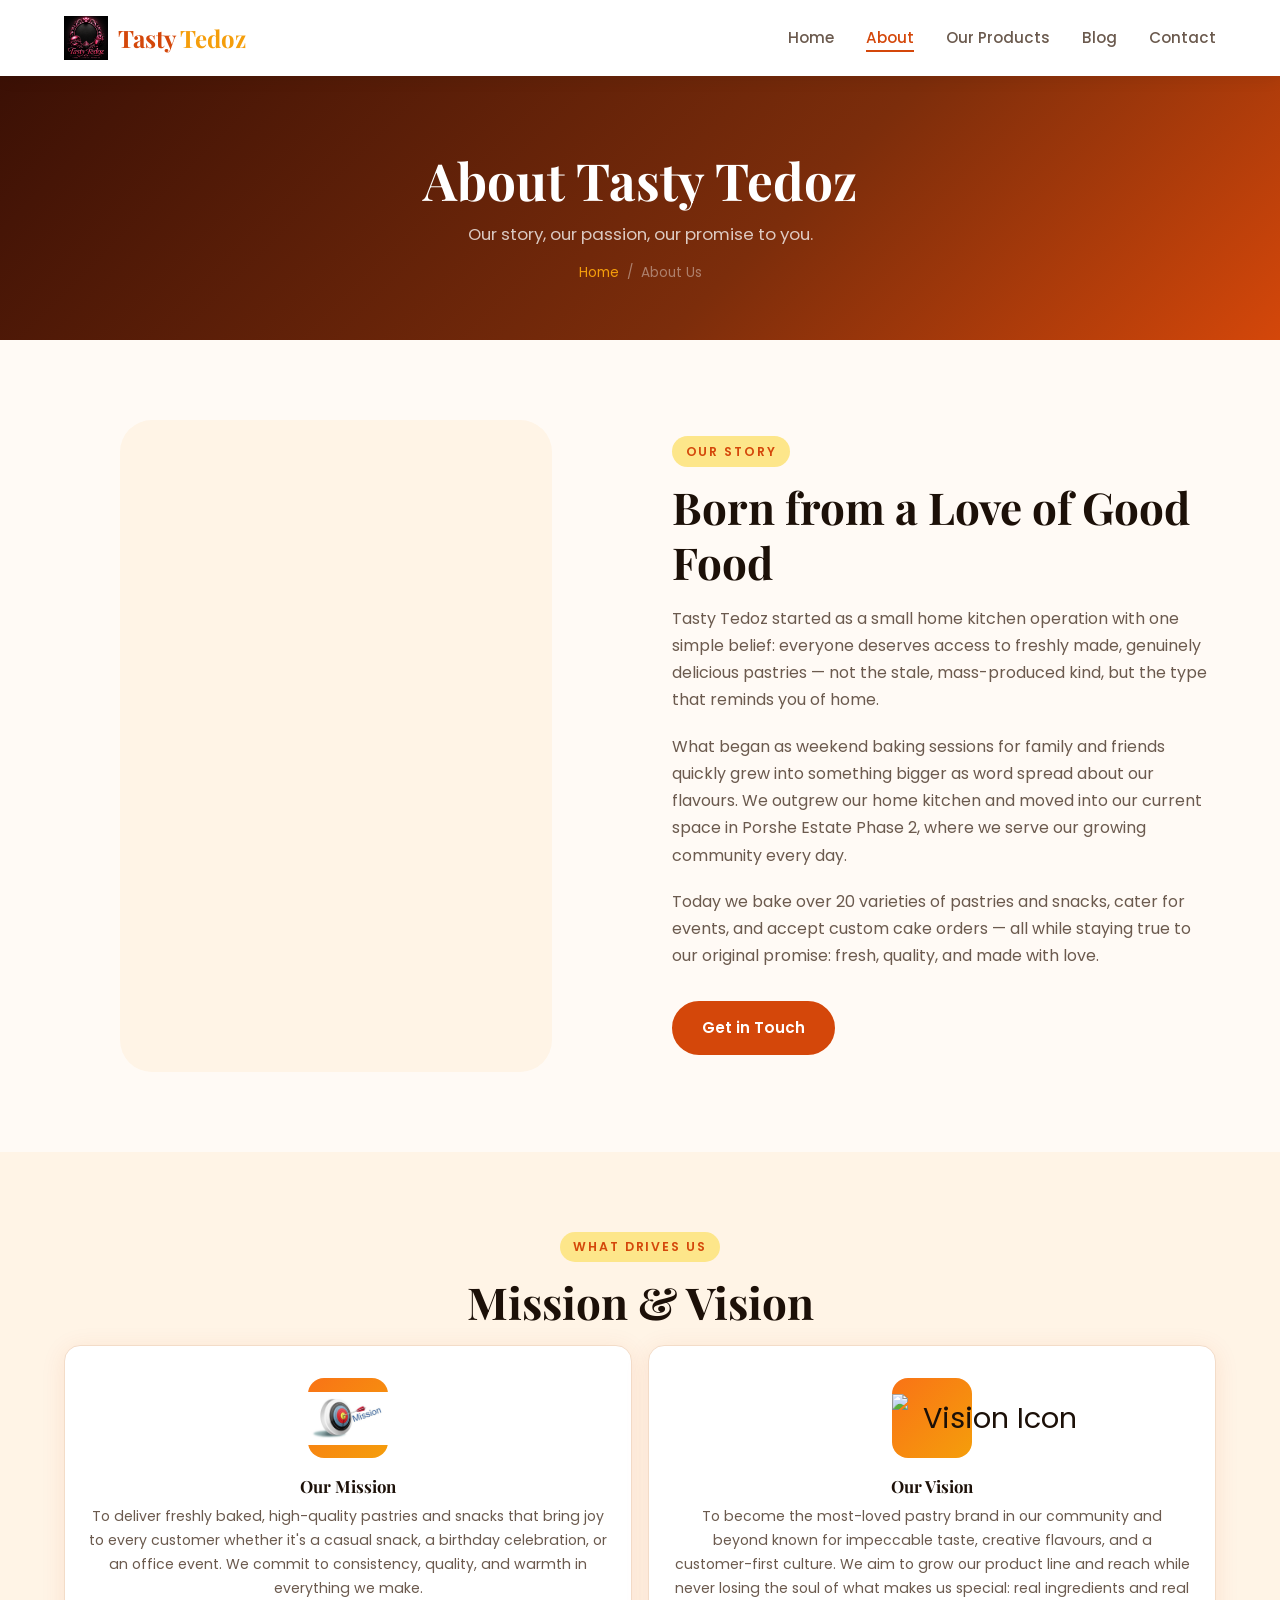
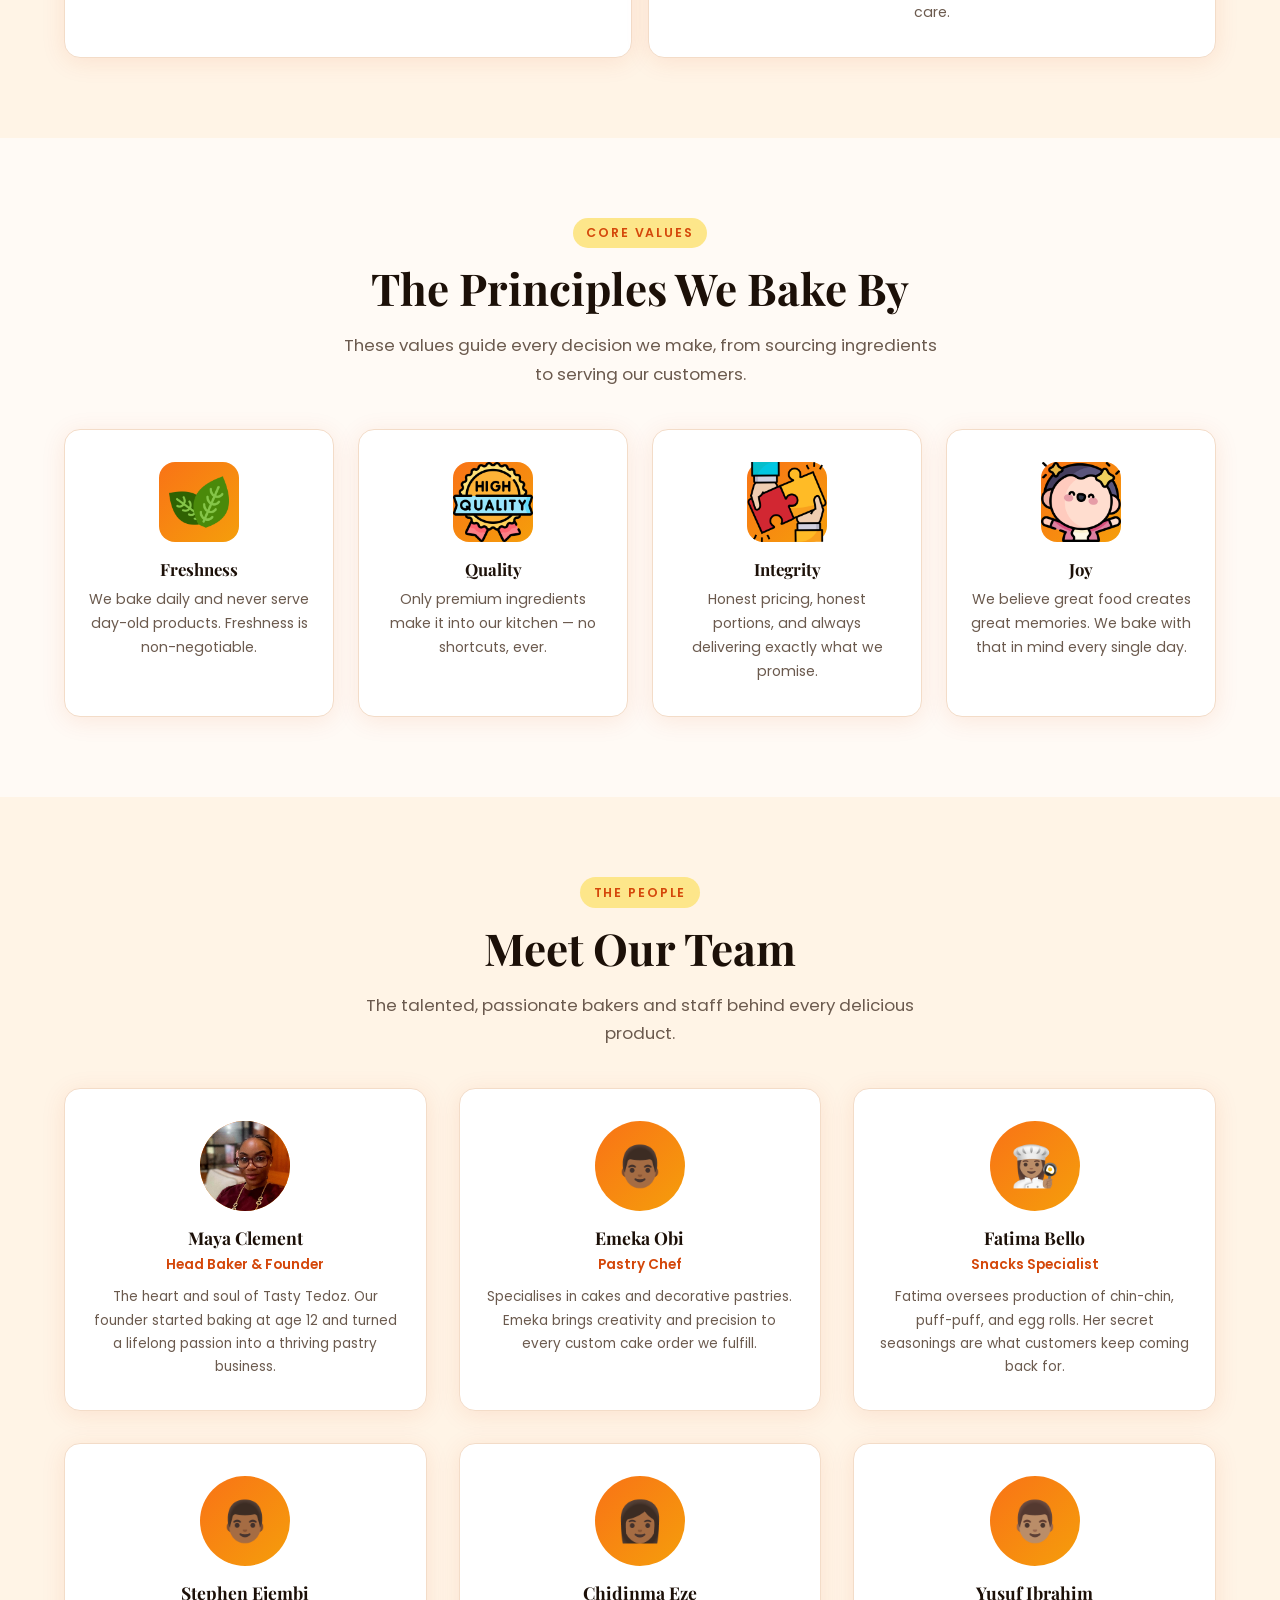
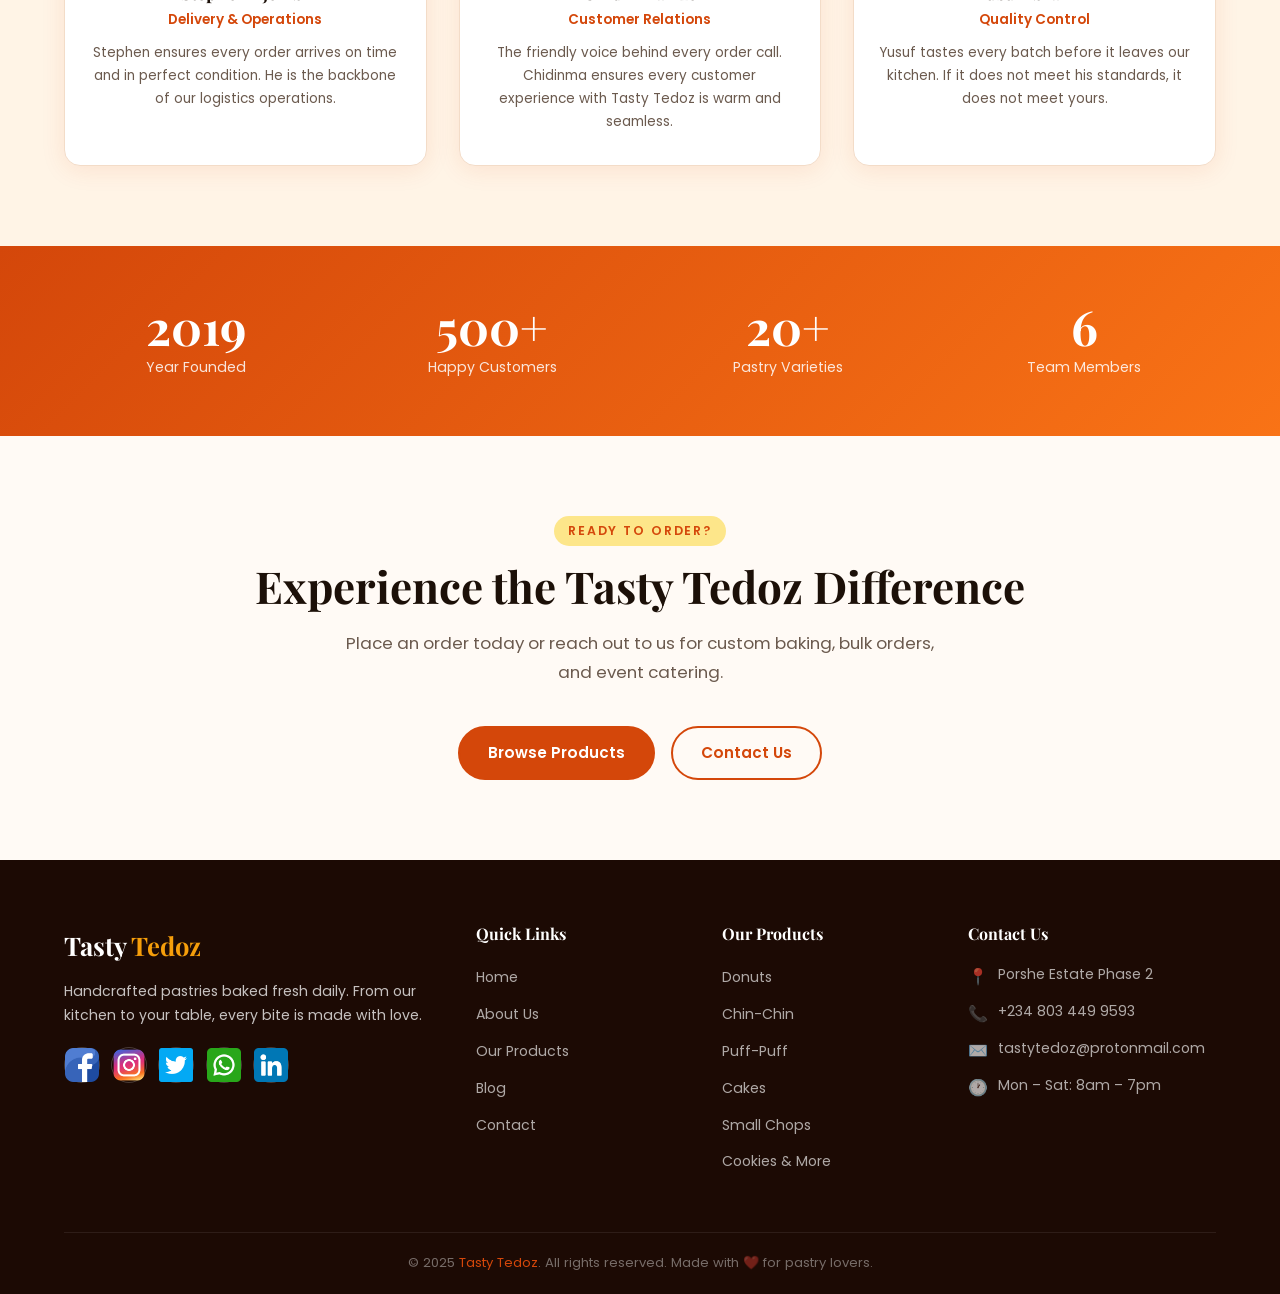
==== commit 68dbe341: "Added video file, muted the video file, updating the file for clients to be able to unmute the file" ====
--- a/About.html
+++ b/About.html
@@ -88,10 +88,12 @@
                 line-height: 1;
               "
             >
-              <img
-                src="./assets/img/Chef-tedoz.png"
-                alt="Tasty Tedoz Chef Illustration"
-              />
+              <video
+                src="./assets/videos/Intro-video.mp4"
+                autoplay
+                muted
+                loop
+              ></video>
             </div>
           </div>
 
@@ -165,19 +167,6 @@
         </div>
       </div>
     </section>
-    <!-- Video Play section -->
-    <div class="video-container" id="videoWrapper">
-      <!-- Thumbnail image set via poster attribute -->
-      <video id="myVideo" preload="none" poster="https://picsum.photos">
-        <source src="./assets/videos/Intro-video.mp4" type="video/mp4" />
-        Your browser does not support the video tag.
-      </video>
-
-      <!-- Overlay Play Button -->
-      <div class="play-overlay" id="playBtn">
-        <div class="play-icon"></div>
-      </div>
-    </div>
     <!-- ============================================================
        CORE VALUES SECTION
        ============================================================ -->
--- a/assets/css/style.css
+++ b/assets/css/style.css
@@ -136,6 +136,12 @@
   object-fit: cover;
 }
 
+.grid-2 video {
+  width: 400px;
+  height: 600px;
+  object-fit: cover;
+}
+
 /* .mayapic {
   width: 300px;
   height: 200px;
@@ -759,62 +765,6 @@
 .team-bio {
   font-size: 0.85rem;
   color: var(--text-muted);
-}
-
-/* VIDEO SYLES FOR THE ABOUT PAGE */
-/* Container defining standard video aspect ratio */
-.video-container {
-  position: relative;
-  width: 100%;
-  max-width: 800px;
-  border-radius: 8px;
-  overflow: hidden;
-  box-shadow: 0 10px 30px rgba(0, 0, 0, 0.5);
-  background-color: #000;
-}
-
-.video-container video {
-  width: 100%;
-  display: block;
-  cursor: pointer;
-}
-
-/* Darkened image overlay layout */
-.play-overlay {
-  position: absolute;
-  top: 0;
-  left: 0;
-  width: 100%;
-  height: 100%;
-  background: rgba(0, 0, 0, 0.3);
-  display: flex;
-  justify-content: center;
-  align-items: center;
-  cursor: pointer;
-  transition:
-    opacity 0.3s ease,
-    visibility 0.3s ease;
-}
-
-/* Classic CSS play triangle shape */
-.play-icon {
-  width: 0;
-  height: 0;
-  border-top: 20px solid transparent;
-  border-bottom: 20px solid transparent;
-  border-left: 35px solid #ffffff;
-  margin-left: 10px;
-  transition: transform 0.2s ease;
-}
-
-.play-overlay:hover .play-icon {
-  transform: scale(1.15);
-}
-
-/* Visibility toggling helper classes handled by JS */
-.video-container.is-playing .play-overlay {
-  opacity: 0;
-  visibility: hidden;
 }
 
 /* ============================================================
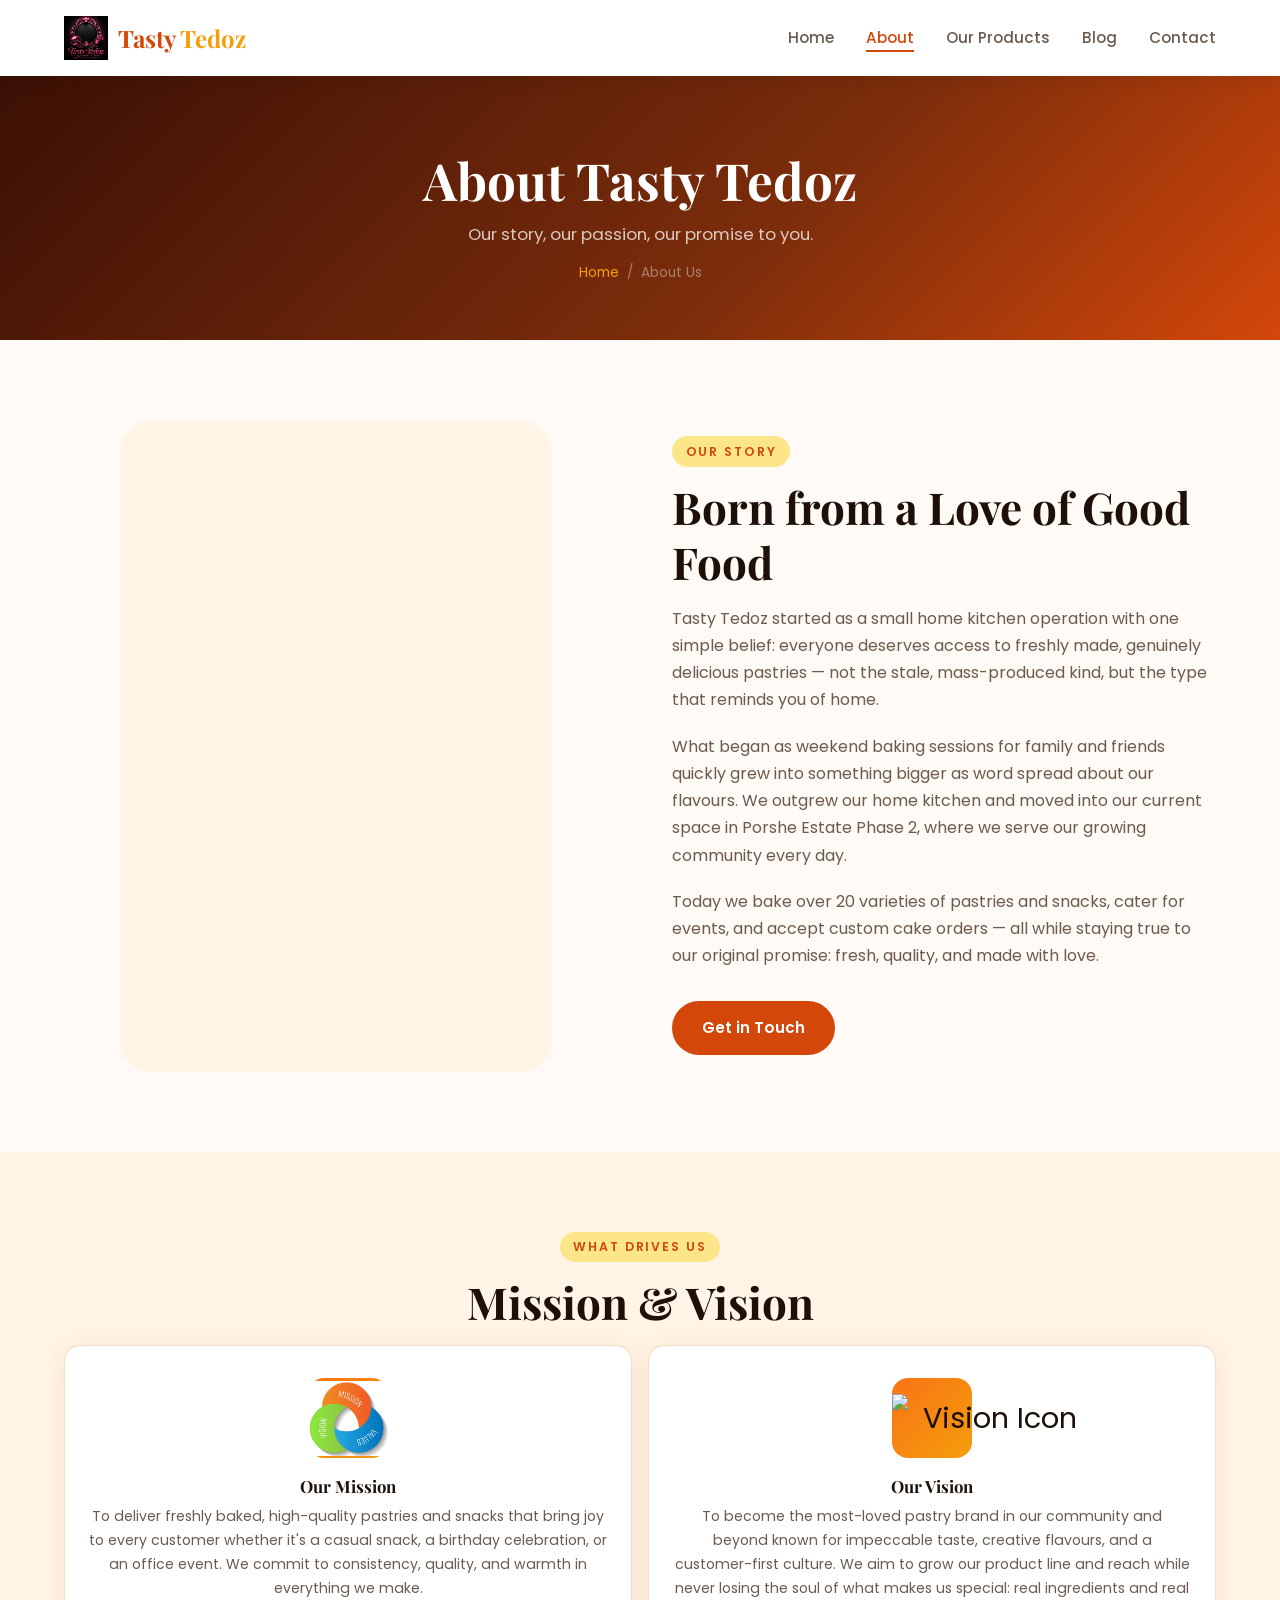
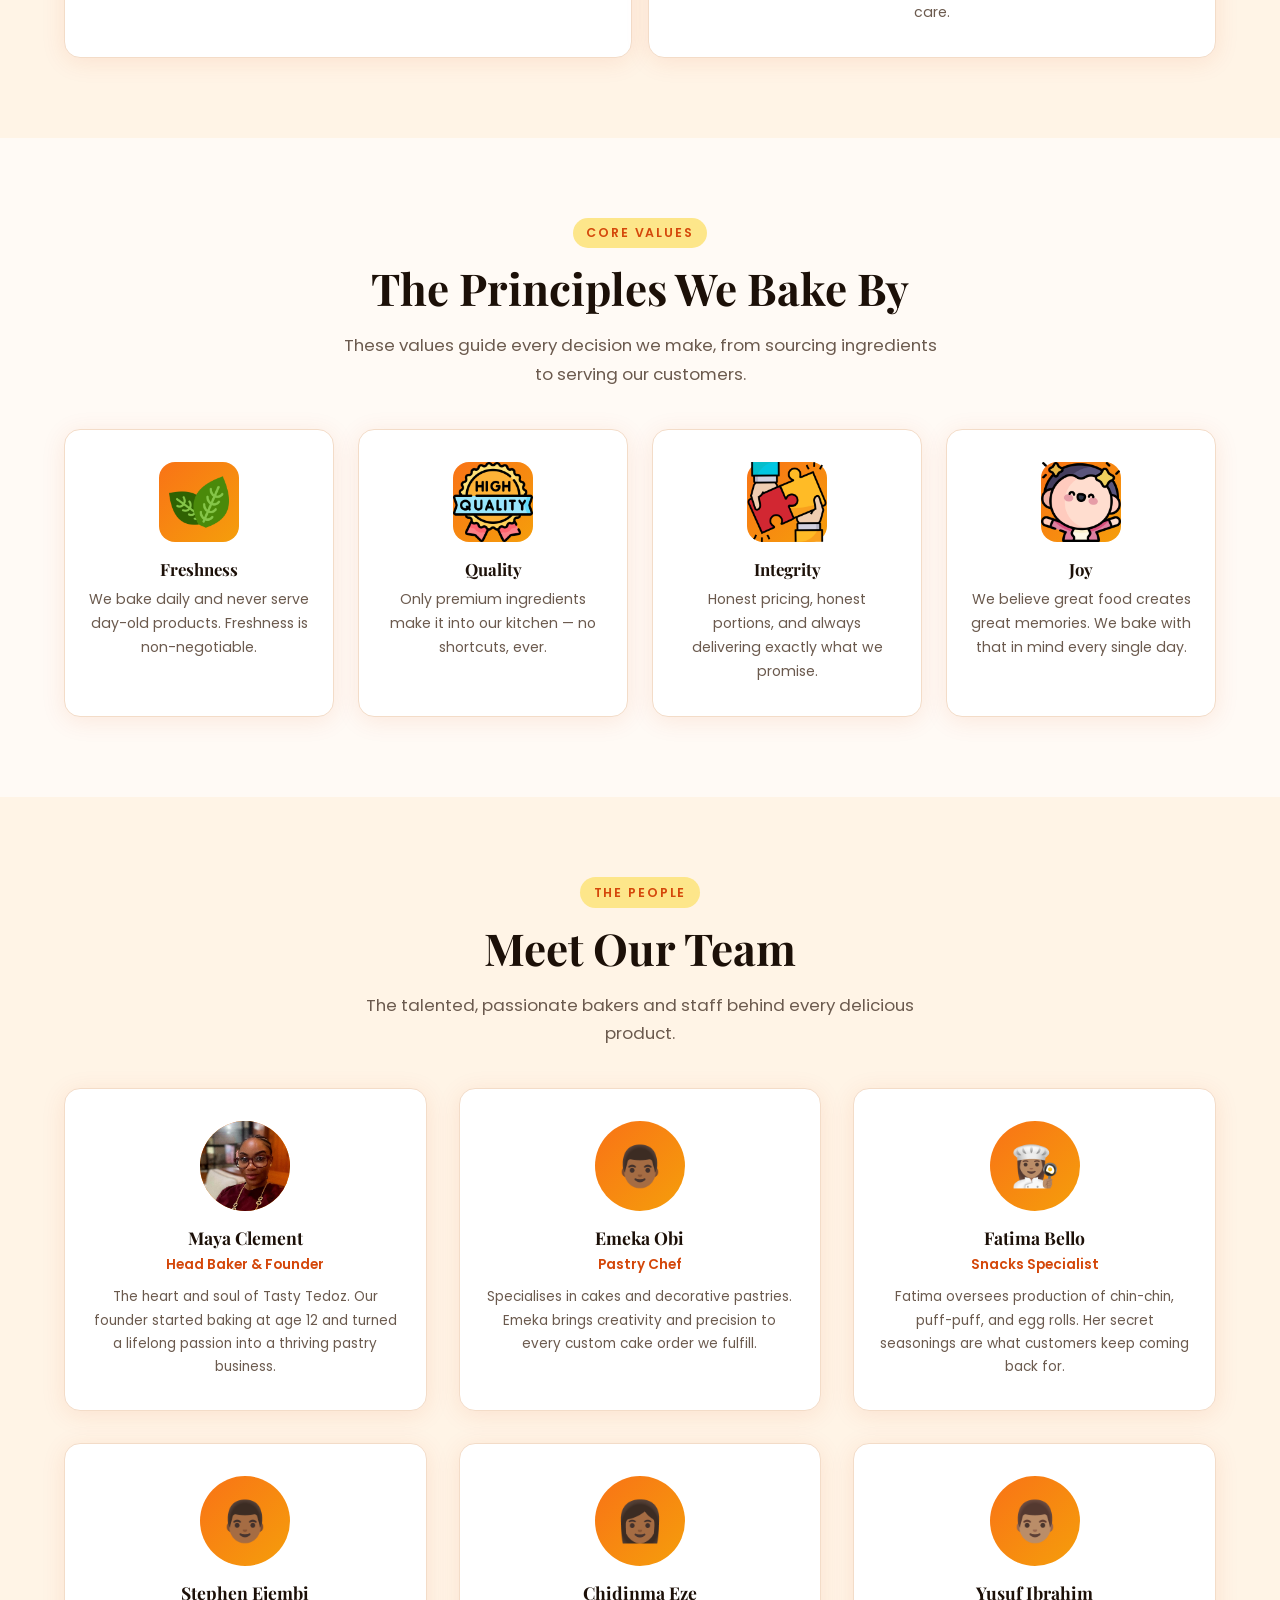
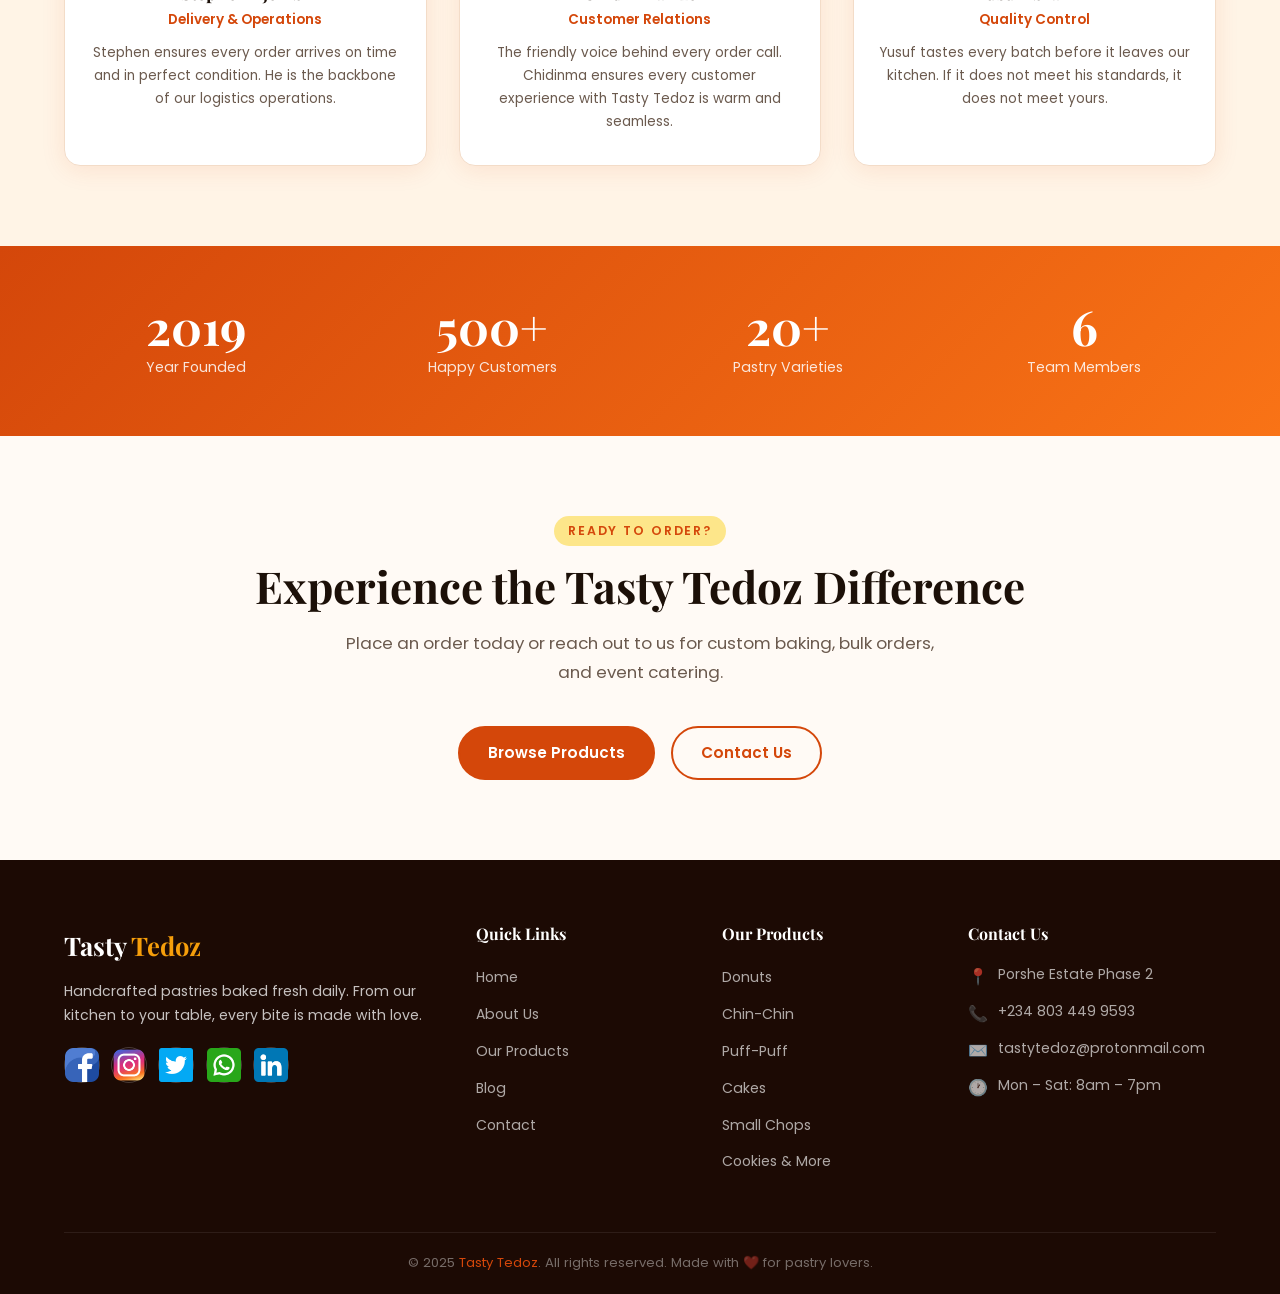
==== commit cd3962e2: "updated mission image" ====
--- a/About.html
+++ b/About.html
@@ -140,7 +140,10 @@
         <div class="grid-2">
           <div class="feature-box" style="background: var(--white)">
             <div class="feature-icon">
-              <img src="./assets/img/Mission.jpg" alt="Mission Icon" />
+              <img
+                src="./assets/img/Mission, Vision & Values.jpg"
+                alt="Mission Icon"
+              />
             </div>
             <h3>Our Mission</h3>
             <p>
--- a/assets/css/style.css
+++ b/assets/css/style.css
@@ -141,12 +141,6 @@
   height: 600px;
   object-fit: cover;
 }
-
-/* .mayapic {
-  width: 300px;
-  height: 200px;
-  object-fit: cover;
-} */
 
 .grid-3 {
   display: grid;
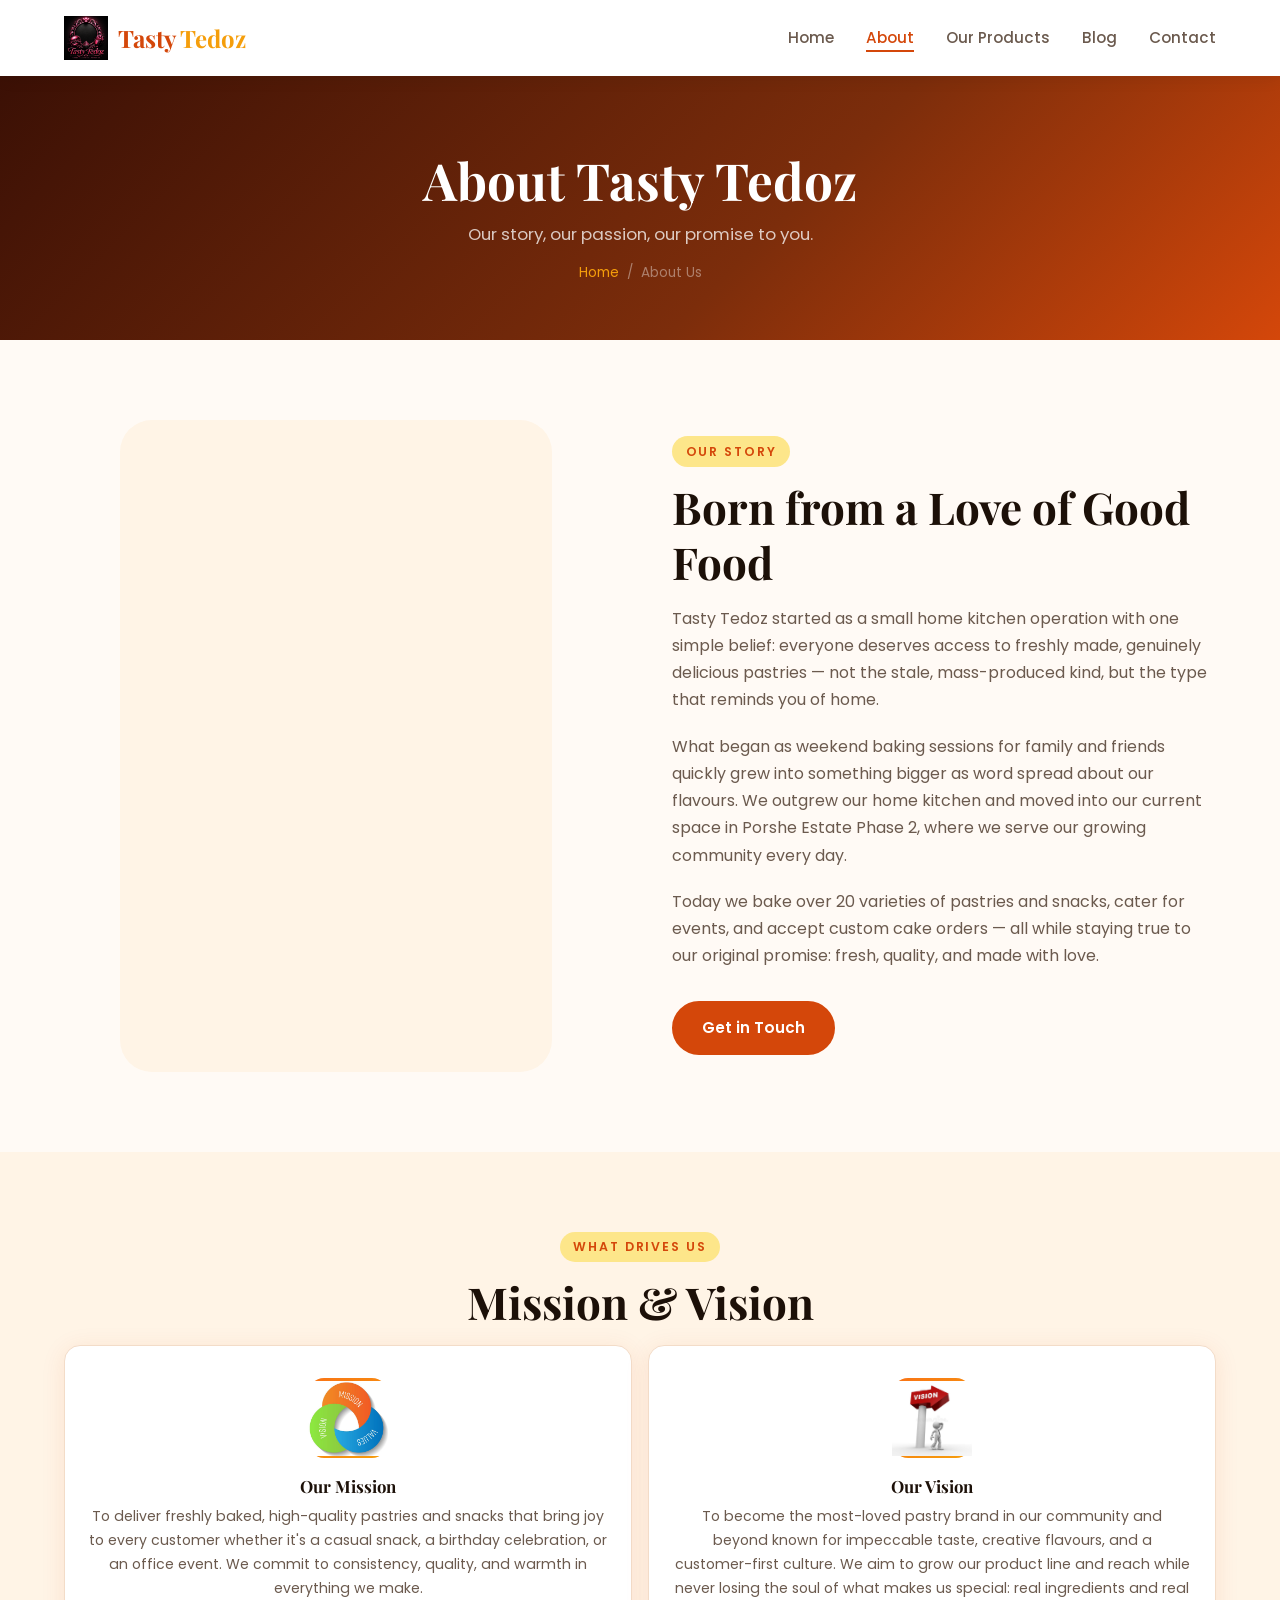
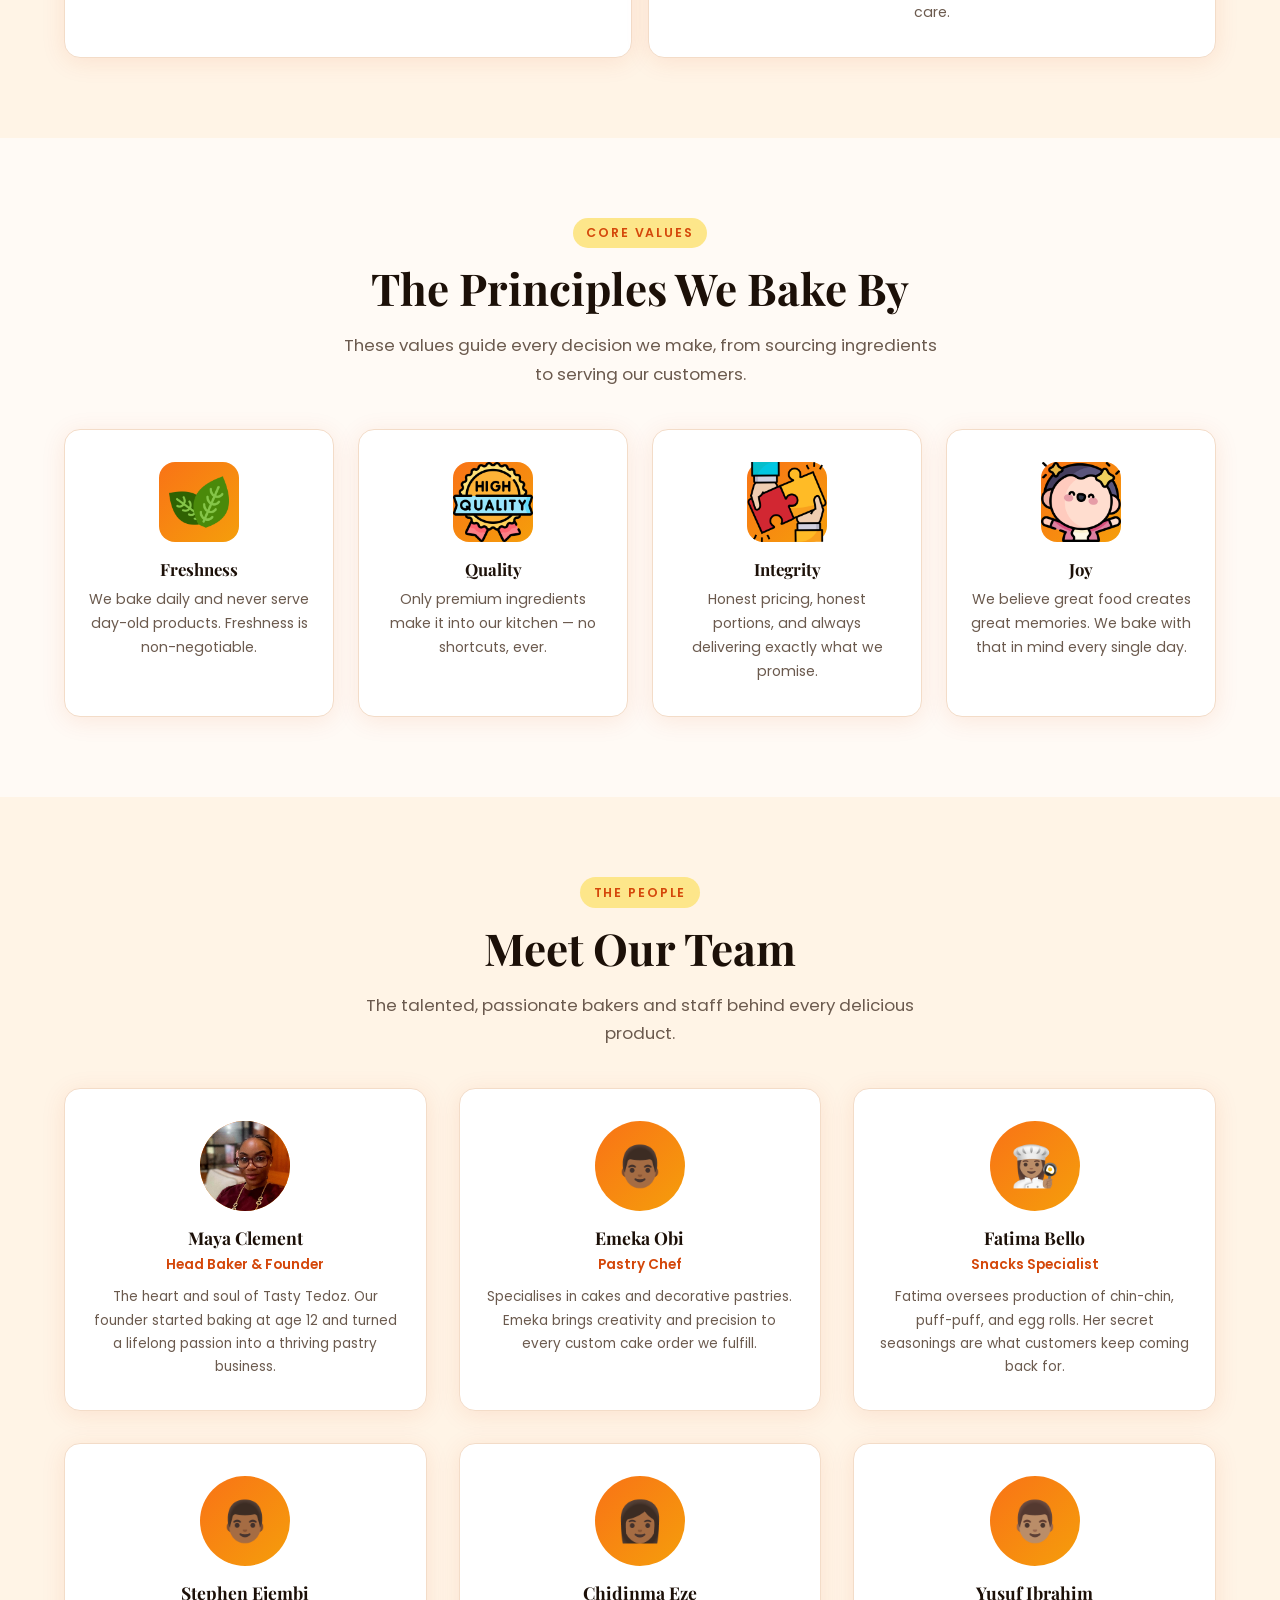
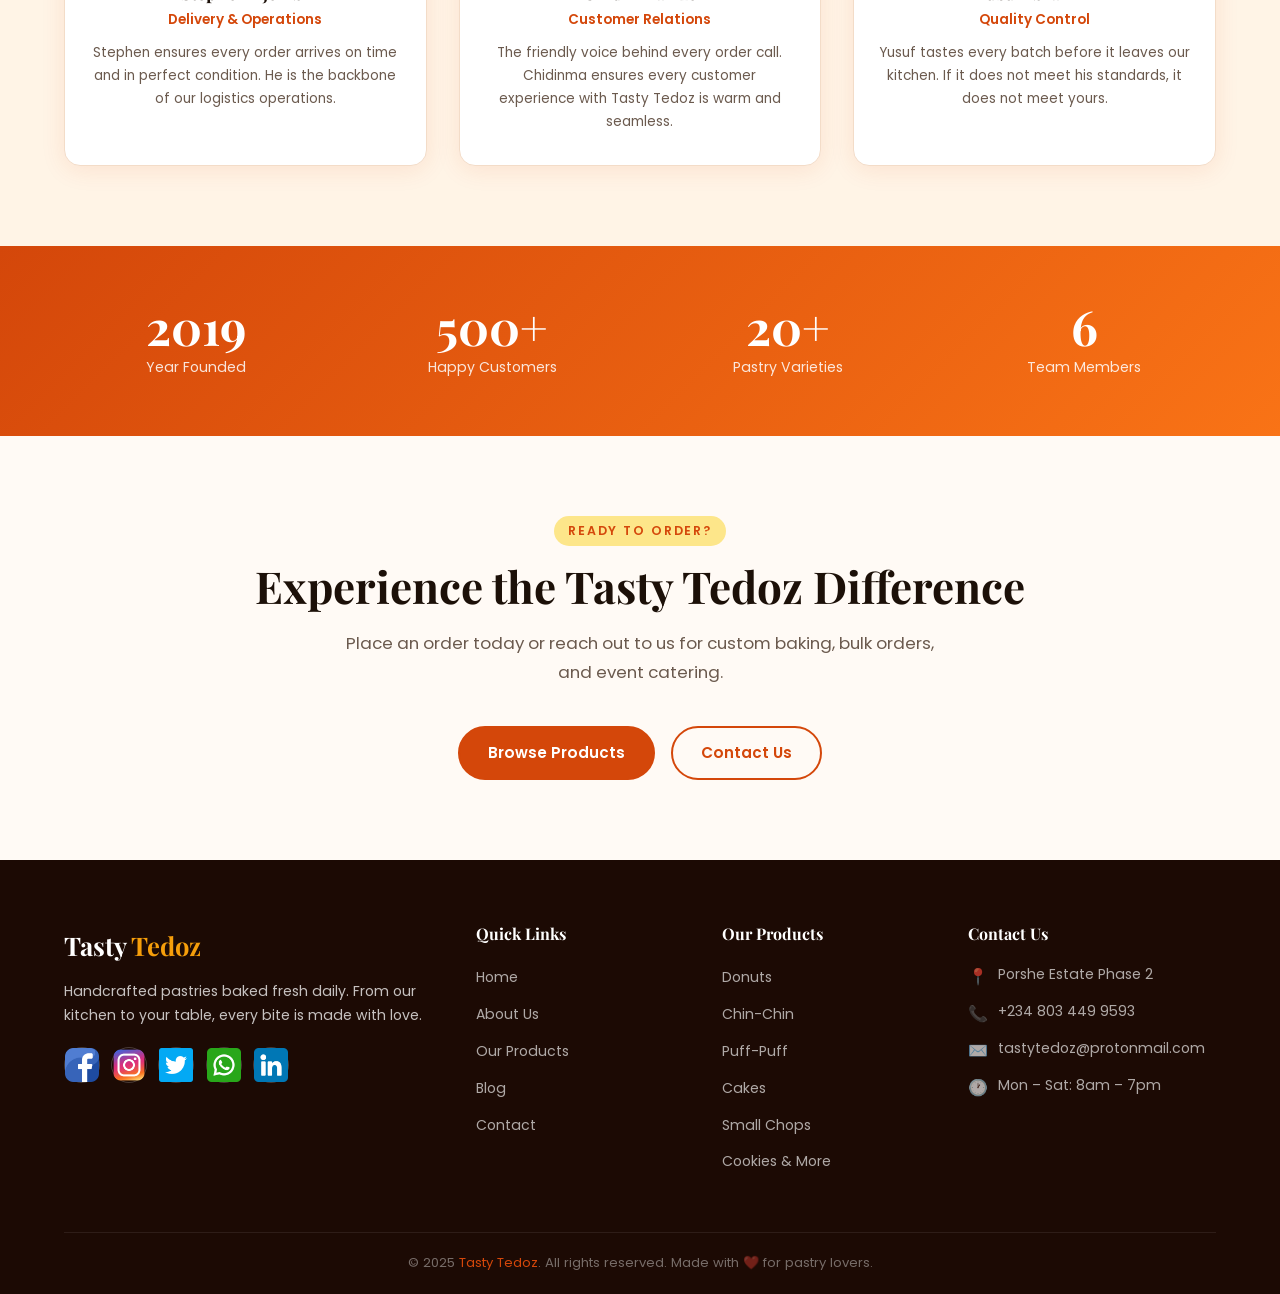
==== commit 9bd8af69: "Added icons to our products section and changedm image grid" ====
--- a/About.html
+++ b/About.html
@@ -143,6 +143,7 @@
               <img
                 src="./assets/img/Mission, Vision & Values.jpg"
                 alt="Mission Icon"
+                class="missionimage"
               />
             </div>
             <h3>Our Mission</h3>
@@ -156,7 +157,7 @@
 
           <div class="feature-box" style="background: var(--white)">
             <div class="feature-icon">
-              <img src="" alt="Vision Icon" />
+              <img src="./assets/img/vision23.jpg" alt="Vision Icon" />
             </div>
             <h3>Our Vision</h3>
             <p>
--- a/assets/css/style.css
+++ b/assets/css/style.css
@@ -131,7 +131,7 @@
 }
 
 .grid-2 img {
-  width: 100px;
+  width: 200px;
   height: auto;
   object-fit: cover;
 }
